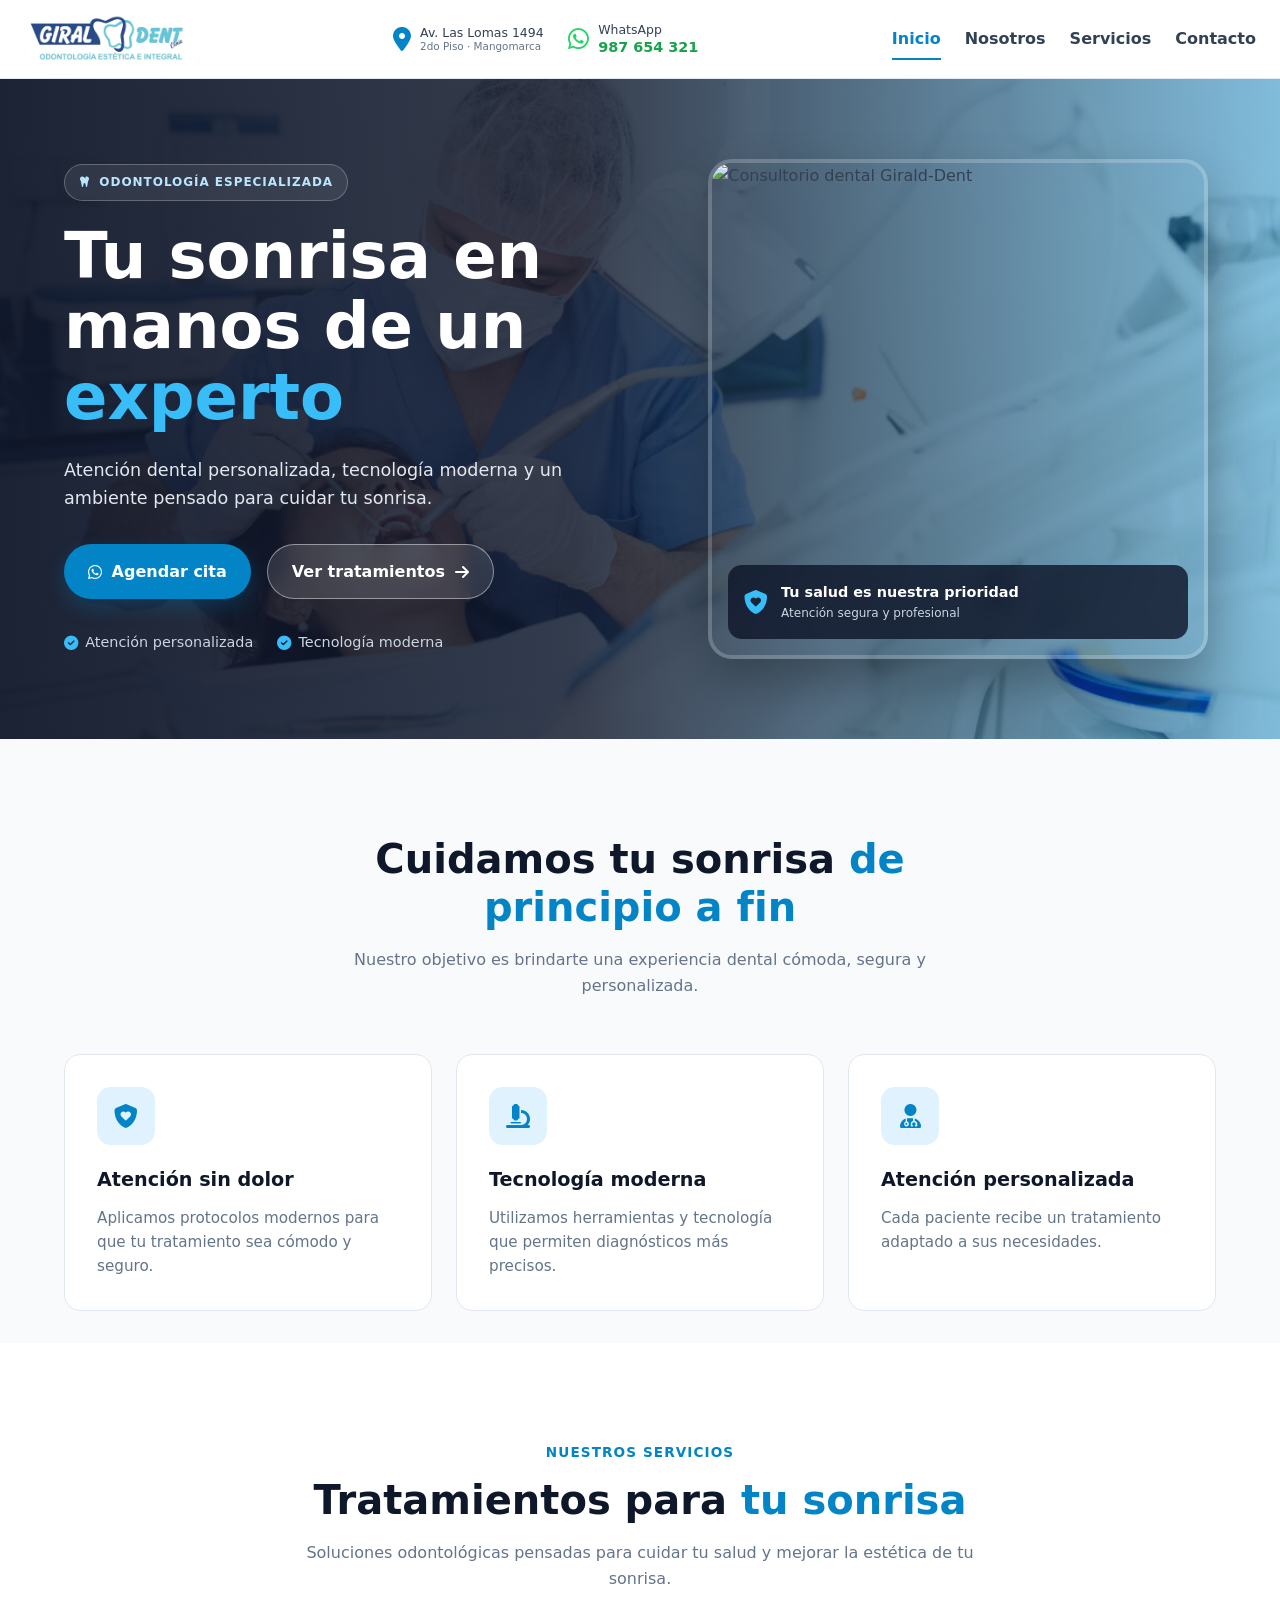
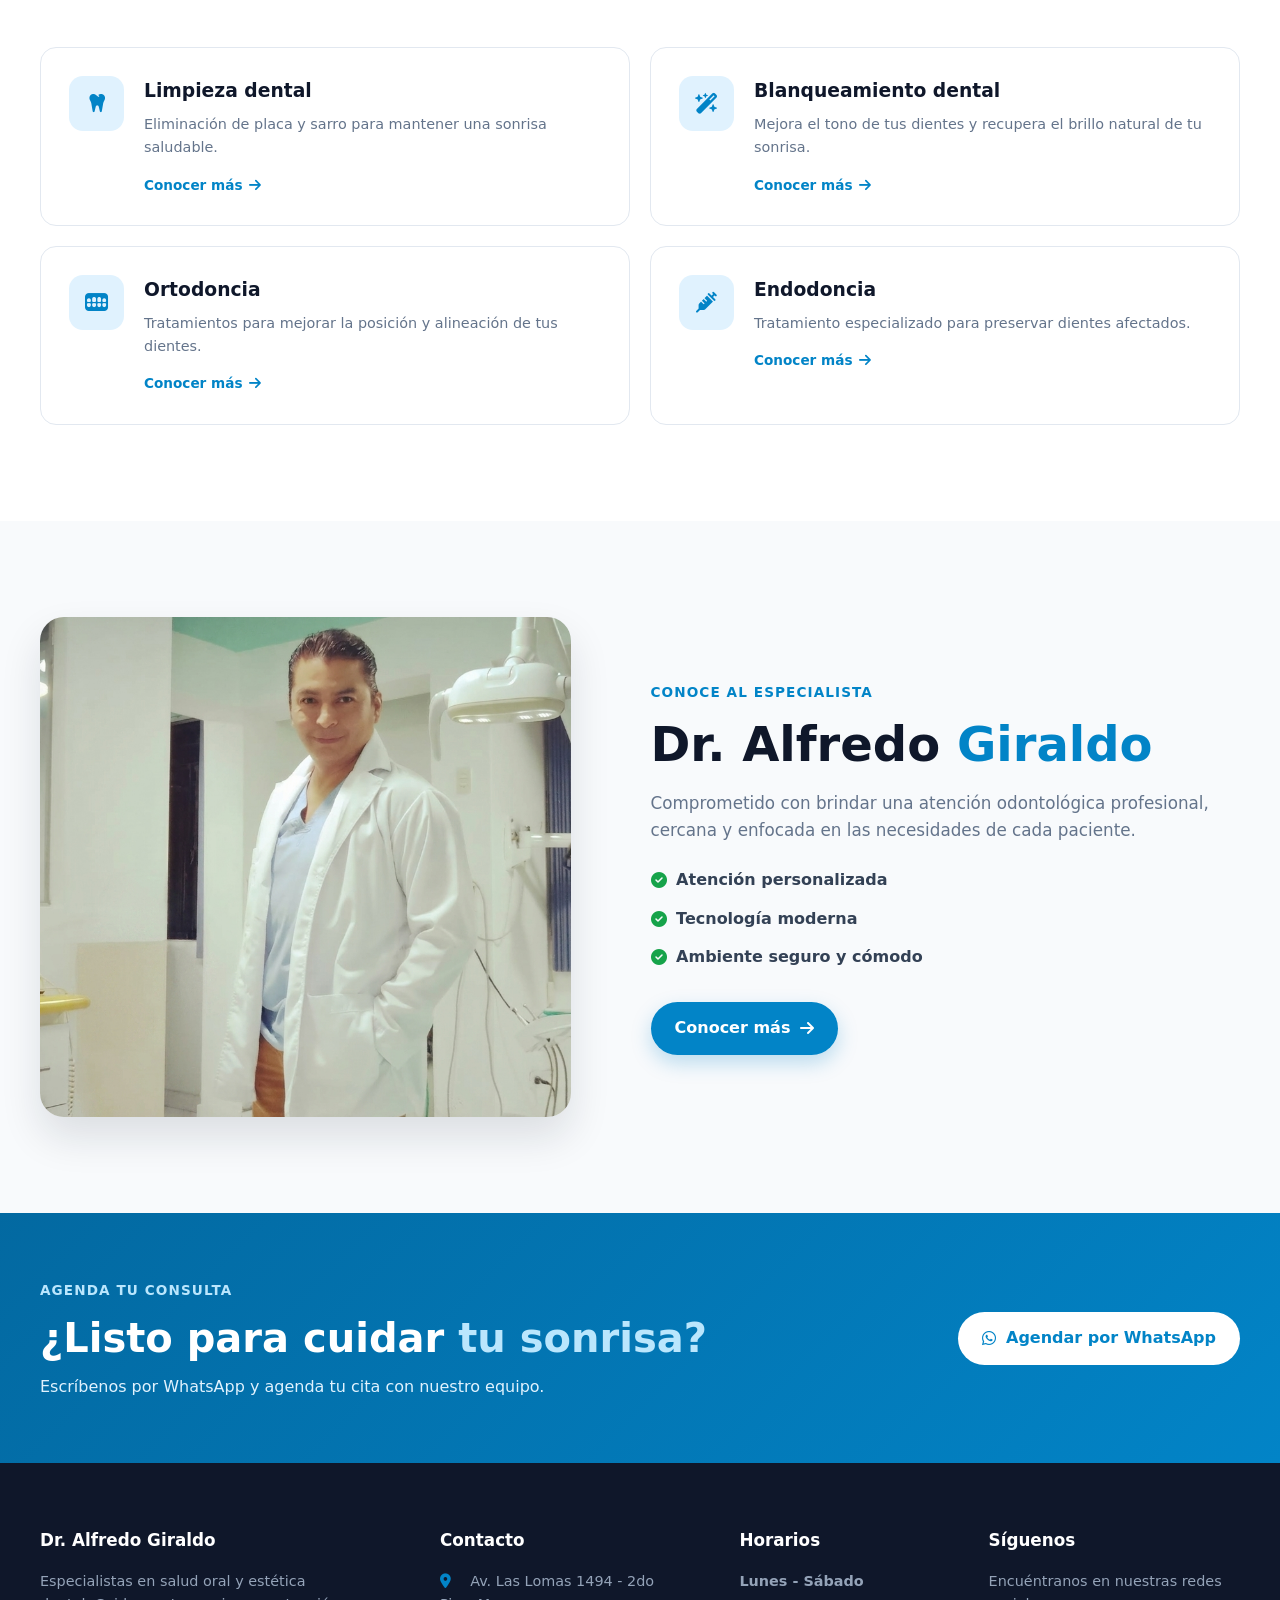
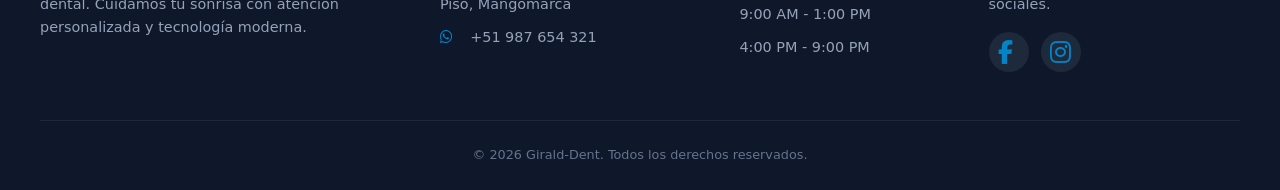
==== index.html @ 98103830 "feat: estructura inicial del proyecto web de odontologia" ====
<!DOCTYPE html>
<html lang="es">
<head>
    <meta charset="UTF-8">
    <meta name="viewport" content="width=device-width, initial-scale=1.0">
    <meta
        name="description"
        content="Girald-Dent - Atención odontológica especializada, tratamientos dentales y estética dental en Mangomarca."
    >
    <title>Girald-Dent | Odontología Especializada</title>
    <link
        rel="stylesheet"
        href="https://cdnjs.cloudflare.com/ajax/libs/font-awesome/6.5.2/css/all.min.css"
    >
    <link rel="stylesheet" href="./css/styles.css">
</head>

<body>

<header class="navbar">
    <div class="nav-container">

        <a href="index.html" class="logo">
            <img
                src="./assets/img/logo.jpeg"
                alt="Girald-Dent Odontología"
            >
        </a>

        <div class="nav-contact">

            <a
                href="https://www.google.com/maps/search/?api=1&query=Av.+Las+Lomas+1494+Mangomarca"
                target="_blank"
                rel="noopener noreferrer"
                class="nav-contact-item"
            >
                <i class="fa-solid fa-location-dot"></i>

                <span>
                    Av. Las Lomas 1494
                    <small>2do Piso · Mangomarca</small>
                </span>
            </a>

            <a
                href="https://wa.me/51987654321"
                target="_blank"
                rel="noopener noreferrer"
                class="nav-contact-item whatsapp"
            >
                <i class="fa-brands fa-whatsapp"></i>

                <span>
                    WhatsApp
                    <strong>987 654 321</strong>
                </span>
            </a>

        </div>

        <nav class="nav-menu">
            <a href="index.html" class="active">Inicio</a>
            <a href="nosotros.html">Nosotros</a>
            <a href="servicios.html">Servicios</a>
            <a href="contacto.html">Contacto</a>
        </nav>

        <button
            class="menu-toggle"
            id="menu-toggle"
            aria-label="Abrir menú"
            aria-expanded="false"
        >
            <i class="fa-solid fa-bars"></i>
        </button>

    </div>
</header>


<main>

  <section class="hero">

      <div class="hero-overlay"></div>

      <div class="hero-container">

          <div class="hero-content">

              <span class="hero-badge">
                  <i class="fa-solid fa-tooth"></i>
                  ODONTOLOGÍA ESPECIALIZADA
              </span>

              <h1>
                  Tu sonrisa en manos de un
                  <span>experto</span>
              </h1>

              <p>
                  Atención dental personalizada, tecnología moderna
                  y un ambiente pensado para cuidar tu sonrisa.
              </p>

              <div class="hero-buttons">

                  <a
                      href="https://wa.me/5197488917"
                      target="_blank"
                      rel="noopener noreferrer"
                      class="btn btn-primary"
                  >
                      <i class="fa-brands fa-whatsapp"></i>
                      Agendar cita
                  </a>

                  <a
                      href="servicios.html"
                      class="btn btn-secondary"
                  >
                      Ver tratamientos
                      <i class="fa-solid fa-arrow-right"></i>
                  </a>

              </div>

              <div class="hero-trust">

                  <div>
                      <i class="fa-solid fa-circle-check"></i>
                      Atención personalizada
                  </div>

                  <div>
                      <i class="fa-solid fa-circle-check"></i>
                      Tecnología moderna
                  </div>

              </div>

          </div>

          <div class="hero-image">

              <div class="hero-image-card">

                  <img
                      src="https://images.unsplash.com/photo-1629909613654-28e377c37b09?q=80&w=1000&auto=format&fit=crop"
                      alt="Consultorio dental Girald-Dent"
                  >

                  <div class="hero-image-info">
                      <i class="fa-solid fa-shield-heart"></i>

                      <div>
                          <strong>Tu salud es nuestra prioridad</strong>
                          <span>Atención segura y profesional</span>
                      </div>
                  </div>

              </div>

          </div>

      </div>

  </section>

  <section class="features section">

      <div class="section-heading">

          <h2>
              Cuidamos tu sonrisa
              <span>de principio a fin</span>
          </h2>

          <p>
              Nuestro objetivo es brindarte una experiencia dental
              cómoda, segura y personalizada.
          </p>

      </div>


      <div class="features-grid">

          <article class="feature-card">

              <div class="feature-icon">
                  <i class="fa-solid fa-shield-heart"></i>
              </div>

              <h3>Atención sin dolor</h3>

              <p>
                  Aplicamos protocolos modernos para que tu
                  tratamiento sea cómodo y seguro.
              </p>

          </article>


          <article class="feature-card">

              <div class="feature-icon">
                  <i class="fa-solid fa-microscope"></i>
              </div>

              <h3>Tecnología moderna</h3>

              <p>
                  Utilizamos herramientas y tecnología que
                  permiten diagnósticos más precisos.
              </p>

          </article>


          <article class="feature-card">

              <div class="feature-icon">
                  <i class="fa-solid fa-user-doctor"></i>
              </div>

              <h3>Atención personalizada</h3>

              <p>
                  Cada paciente recibe un tratamiento adaptado
                  a sus necesidades.
              </p>

          </article>

      </div>

  </section>


<!-- =========================================================
     TRATAMIENTOS
========================================================= -->

<section class="treatments section">

    <div class="section-heading">

        <span class="section-label">
            Nuestros servicios
        </span>

        <h2>
            Tratamientos para
            <span>tu sonrisa</span>
        </h2>

        <p>
            Soluciones odontológicas pensadas para cuidar
            tu salud y mejorar la estética de tu sonrisa.
        </p>

    </div>


    <div class="treatments-grid">

        <article class="treatment-card">

            <div class="treatment-icon">
                <i class="fa-solid fa-tooth"></i>
            </div>

            <div>
                <h3>Limpieza dental</h3>

                <p>
                    Eliminación de placa y sarro para
                    mantener una sonrisa saludable.
                </p>

                <a href="servicios.html">
                    Conocer más
                    <i class="fa-solid fa-arrow-right"></i>
                </a>
            </div>

        </article>


        <article class="treatment-card">

            <div class="treatment-icon">
                <i class="fa-solid fa-wand-magic-sparkles"></i>
            </div>

            <div>
                <h3>Blanqueamiento dental</h3>

                <p>
                    Mejora el tono de tus dientes y recupera
                    el brillo natural de tu sonrisa.
                </p>

                <a href="servicios.html">
                    Conocer más
                    <i class="fa-solid fa-arrow-right"></i>
                </a>
            </div>

        </article>


        <article class="treatment-card">

            <div class="treatment-icon">
                <i class="fa-solid fa-teeth"></i>
            </div>

            <div>
                <h3>Ortodoncia</h3>

                <p>
                    Tratamientos para mejorar la posición
                    y alineación de tus dientes.
                </p>

                <a href="servicios.html">
                    Conocer más
                    <i class="fa-solid fa-arrow-right"></i>
                </a>
            </div>

        </article>


        <article class="treatment-card">

            <div class="treatment-icon">
                <i class="fa-solid fa-syringe"></i>
            </div>

            <div>
                <h3>Endodoncia</h3>

                <p>
                    Tratamiento especializado para preservar
                    dientes afectados.
                </p>

                <a href="servicios.html">
                    Conocer más
                    <i class="fa-solid fa-arrow-right"></i>
                </a>
            </div>

        </article>

    </div>

</section>


<!-- =========================================================
     DOCTOR
========================================================= -->

<section class="doctor section">

    <div class="doctor-container">

        <div class="doctor-image">

            <img
                src="./assets/img/giraldoa.png"
                alt="Dr. Alfredo Giraldo"
            >

        </div>


        <div class="doctor-content">

            <span class="section-label">
                Conoce al especialista
            </span>

            <h2>
                Dr. Alfredo
                <span>Giraldo</span>
            </h2>

            <p class="doctor-intro">
                Comprometido con brindar una atención odontológica
                profesional, cercana y enfocada en las necesidades
                de cada paciente.
            </p>


            <div class="doctor-features">

                <div>
                    <i class="fa-solid fa-circle-check"></i>
                    Atención personalizada
                </div>

                <div>
                    <i class="fa-solid fa-circle-check"></i>
                    Tecnología moderna
                </div>

                <div>
                    <i class="fa-solid fa-circle-check"></i>
                    Ambiente seguro y cómodo
                </div>

            </div>


            <a
                href="nosotros.html"
                class="btn btn-primary"
            >
                Conocer más
                <i class="fa-solid fa-arrow-right"></i>
            </a>

        </div>

    </div>

</section>


<!-- =========================================================
     CTA
========================================================= -->

<section class="cta">

    <div class="cta-container">

        <div>
            <span class="section-label">
                Agenda tu consulta
            </span>

            <h2>
                ¿Listo para cuidar
                <span>tu sonrisa?</span>
            </h2>

            <p>
                Escríbenos por WhatsApp y agenda tu cita
                con nuestro equipo.
            </p>
        </div>

        <a
            href="https://wa.me/5197488917"
            target="_blank"
            rel="noopener noreferrer"
            class="btn btn-white"
        >
            <i class="fa-brands fa-whatsapp"></i>
            Agendar por WhatsApp
        </a>

    </div>

</section>

</main>


<!-- =========================================================
     FOOTER
========================================================= -->

<footer class="footer">

    <div class="footer-container">


        <div class="footer-col footer-brand">

            <h3>Dr. Alfredo Giraldo</h3>

            <p>
                Especialistas en salud oral y estética dental.
                Cuidamos tu sonrisa con atención personalizada
                y tecnología moderna.
            </p>

        </div>


        <div class="footer-col">

            <h3>Contacto</h3>

            <a
                href="https://www.google.com/maps/search/?api=1&query=Av.+Las+Lomas+1494+Mangomarca"
                target="_blank"
                rel="noopener noreferrer"
            >
                <i class="fa-solid fa-location-dot"></i>
                Av. Las Lomas 1494 - 2do Piso, Mangomarca
            </a>

            <a
                href="https://wa.me/51987654321"
                target="_blank"
                rel="noopener noreferrer"
            >
                <i class="fa-brands fa-whatsapp"></i>
                +51 987 654 321
            </a>

        </div>


        <div class="footer-col">

            <h3>Horarios</h3>

            <p>
                <strong>Lunes - Sábado</strong>
            </p>

            <p>9:00 AM - 1:00 PM</p>
            <p>4:00 PM - 9:00 PM</p>

        </div>


        <div class="footer-col">

            <h3>Síguenos</h3>

            <p>
                Encuéntranos en nuestras redes sociales.
            </p>

            <div class="social-links">

                <a
                    href="https://www.facebook.com/Giraldentclinic"
                    target="_blank"
                    rel="noopener noreferrer"
                    aria-label="Facebook"
                >
                    <i class="fa-brands fa-facebook-f"></i>
                </a>

                <a
                    href="https://www.instagram.com/giral_dent/"
                    target="_blank"
                    rel="noopener noreferrer"
                    aria-label="Instagram"
                >
                    <i class="fa-brands fa-instagram"></i>
                </a>

            </div>

        </div>

    </div>


    <div class="footer-bottom">

        <p>
            © 2026 Girald-Dent. Todos los derechos reservados.
        </p>

    </div>

</footer>


<script src="js/main.js"></script>

</body>
</html>
---- css/styles.css ----
/* =========================================================
   RESET
========================================================= */

* {
    margin: 0;
    padding: 0;
    box-sizing: border-box;
}

html {
    scroll-behavior: smooth;
}

body {
    font-family: "Segoe UI", system-ui, -apple-system, sans-serif;
    background: #f8fafc;
    color: #334155;
    line-height: 1.6;
}

img {
    width: 100%;
    display: block;
}

a {
    color: inherit;
    text-decoration: none;
}

button {
    font: inherit;
}


/* =========================================================
   VARIABLES
========================================================= */

:root {
    --primary: #0284c7;
    --primary-dark: #0369a1;
    --primary-light: #e0f2fe;

    --dark: #0f172a;
    --text: #334155;
    --muted: #64748b;

    --white: #ffffff;
    --background: #f8fafc;
    --border: #e2e8f0;

    --success: #16a34a;

    --radius: 16px;
    --transition: 0.3s ease;
}


/* =========================================================
   UTILIDADES
========================================================= */

.section {
    max-width: 1200px;
    margin: 0 auto;
    padding: 6rem 1.5rem;
}

.section-heading {
    max-width: 680px;
    margin: 0 auto 3.5rem;
    text-align: center;
}

.section-label {
    display: inline-block;
    color: var(--primary);
    font-size: 0.85rem;
    font-weight: 800;
    letter-spacing: 0.08em;
    text-transform: uppercase;
    margin-bottom: 0.75rem;
}

.section-heading h2,
.doctor-content h2,
.cta h2 {
    color: var(--dark);
    font-size: 2.5rem;
    line-height: 1.2;
    margin-bottom: 1rem;
}

.section-heading h2 span,
.doctor-content h2 span,
.cta h2 span {
    color: var(--primary);
}

.section-heading p {
    color: var(--muted);
    font-size: 1rem;
}


/* =========================================================
   NAVBAR
========================================================= */

.navbar {
    position: sticky;
    top: 0;
    z-index: 1000;

    background: rgba(255, 255, 255, 0.96);
    backdrop-filter: blur(12px);

    border-bottom: 1px solid var(--border);
}

.nav-container {
    max-width: 1400px;
    min-height: 78px;

    margin: 0 auto;
    padding: 0 1.5rem;

    display: flex;
    align-items: center;
    justify-content: space-between;

    gap: 2rem;
}

.logo {
    flex-shrink: 0;
}

.logo img {
    width: 175px;
    height: auto;
}


/* Contacto */

.nav-contact {
    display: flex;
    align-items: center;
    gap: 1.5rem;
}

.nav-contact-item {
    display: flex;
    align-items: center;
    gap: 0.6rem;

    font-size: 0.78rem;
    color: var(--text);
}

.nav-contact-item > i {
    color: var(--primary);
    font-size: 1.5rem;
}

.nav-contact-item span {
    display: flex;
    flex-direction: column;
    line-height: 1.25;
}

.nav-contact-item small {
    color: var(--muted);
}

.nav-contact-item.whatsapp > i {
    color: #25d366;
}

.nav-contact-item.whatsapp strong {
    color: var(--success);
    font-size: 0.9rem;
}


/* Menu */

.nav-menu {
    display: flex;
    align-items: center;
    gap: 1.5rem;
}

.nav-menu a {
    position: relative;

    color: var(--text);
    font-weight: 600;

    transition: color var(--transition);
}

.nav-menu a::after {
    content: "";

    position: absolute;
    left: 0;
    bottom: -8px;

    width: 0;
    height: 2px;

    background: var(--primary);

    transition: width var(--transition);
}

.nav-menu a:hover,
.nav-menu a.active {
    color: var(--primary);
}

.nav-menu a:hover::after,
.nav-menu a.active::after {
    width: 100%;
}


/* Hamburguesa */

.menu-toggle {
    display: none;

    border: none;
    background: transparent;

    color: var(--dark);
    font-size: 1.5rem;

    cursor: pointer;
}


/* =========================================================
   BOTONES
========================================================= */

.btn {
    display: inline-flex;
    align-items: center;
    justify-content: center;
    gap: 0.6rem;

    padding: 0.85rem 1.5rem;

    border-radius: 50px;

    font-weight: 700;

    transition: all var(--transition);
}

.btn-primary {
    background: var(--primary);
    color: var(--white);

    box-shadow: 0 8px 20px rgba(2, 132, 199, 0.25);
}

.btn-primary:hover {
    background: var(--primary-dark);
    transform: translateY(-2px);
}

.btn-secondary {
    color: var(--white);
    border: 1px solid rgba(255, 255, 255, 0.45);
    background: rgba(255, 255, 255, 0.12);
    backdrop-filter: blur(8px);
}

.btn-secondary:hover {
    background: var(--white);
    color: var(--dark);
}

.btn-white {
    background: var(--white);
    color: var(--primary);
}

.btn-white:hover {
    transform: translateY(-2px);
    box-shadow: 0 10px 25px rgba(0, 0, 0, 0.15);
}


/* =========================================================
   HERO
========================================================= */

.hero {
    position: relative;

    min-height: 650px;

    display: flex;
    align-items: center;

    background-image: url("../assets/img/hero.jpeg");
    background-size: cover;
    background-position: center;
}

.hero-overlay {
    position: absolute;
    inset: 0;

    background:
        linear-gradient(
            90deg,
            rgba(15, 23, 42, 0.94) 0%,
            rgba(15, 23, 42, 0.82) 45%,
            rgba(2, 132, 199, 0.45) 100%
        );
}

.hero-container {
    position: relative;
    z-index: 2;

    width: 100%;
    max-width: 1200px;

    margin: 0 auto;
    padding: 5rem 1.5rem;

    display: grid;
    grid-template-columns: 1fr 0.9fr;

    align-items: center;
    gap: 4rem;
}


/* Hero texto */

.hero-content {
    max-width: 600px;
}

.hero-badge {
    display: inline-flex;
    align-items: center;
    gap: 0.5rem;

    padding: 0.5rem 0.9rem;

    margin-bottom: 1.25rem;

    border: 1px solid rgba(255, 255, 255, 0.25);
    border-radius: 50px;

    color: #bae6fd;

    background: rgba(255, 255, 255, 0.08);

    font-size: 0.75rem;
    font-weight: 700;
    letter-spacing: 0.08em;
}

.hero-content h1 {
    color: var(--white);

    font-size: clamp(2.5rem, 5vw, 4rem);
    line-height: 1.1;

    margin-bottom: 1.5rem;
}

.hero-content h1 span {
    color: #38bdf8;
}

.hero-content > p {
    max-width: 560px;

    color: #e2e8f0;

    font-size: 1.1rem;

    margin-bottom: 2rem;
}

.hero-buttons {
    display: flex;
    flex-wrap: wrap;
    gap: 1rem;
}

.hero-trust {
    display: flex;
    flex-wrap: wrap;
    gap: 1.5rem;

    margin-top: 2rem;

    color: #cbd5e1;

    font-size: 0.9rem;
}

.hero-trust div {
    display: flex;
    align-items: center;
    gap: 0.45rem;
}

.hero-trust i {
    color: #38bdf8;
}


/* Imagen */

.hero-image {
    display: flex;
    justify-content: center;
}

.hero-image-card {
    position: relative;

    width: 100%;
    max-width: 500px;
}

.hero-image-card img {
    height: 500px;

    object-fit: cover;

    border-radius: 24px;

    border: 4px solid rgba(255, 255, 255, 0.2);

    box-shadow: 0 25px 50px rgba(0, 0, 0, 0.3);
}

.hero-image-info {
    position: absolute;

    left: 20px;
    right: 20px;
    bottom: 20px;

    display: flex;
    align-items: center;
    gap: 0.8rem;

    padding: 1rem;

    border-radius: 14px;

    color: var(--white);

    background: rgba(15, 23, 42, 0.82);
    backdrop-filter: blur(10px);
}

.hero-image-info > i {
    color: #38bdf8;
    font-size: 1.5rem;
}

.hero-image-info div {
    display: flex;
    flex-direction: column;
}

.hero-image-info strong {
    font-size: 0.9rem;
}

.hero-image-info span {
    color: #cbd5e1;
    font-size: 0.75rem;
}


/* =========================================================
   FEATURES
========================================================= */

.features {
    padding-bottom: 2rem;
}

.features-grid {
    display: grid;

    grid-template-columns: repeat(3, 1fr);

    gap: 1.5rem;
}

.feature-card {
    padding: 2rem;

    background: var(--white);

    border: 1px solid var(--border);
    border-radius: var(--radius);

    transition: all var(--transition);
}

.feature-card:hover {
    transform: translateY(-6px);

    border-color: #bae6fd;

    box-shadow: 0 15px 30px rgba(15, 23, 42, 0.08);
}

.feature-icon {
    width: 58px;
    height: 58px;

    display: flex;
    align-items: center;
    justify-content: center;

    margin-bottom: 1.25rem;

    border-radius: 14px;

    background: var(--primary-light);
    color: var(--primary);

    font-size: 1.5rem;

    transition: all var(--transition);
}

.feature-card:hover .feature-icon {
    background: var(--primary);
    color: var(--white);
}

.feature-card h3 {
    color: var(--dark);

    font-size: 1.2rem;

    margin-bottom: 0.6rem;
}

.feature-card p {
    color: var(--muted);
    font-size: 0.95rem;
}


/* =========================================================
   TRATAMIENTOS
========================================================= */

.treatments {
    background: var(--white);
    max-width: none;

    padding-left: max(1.5rem, calc((100vw - 1200px) / 2));
    padding-right: max(1.5rem, calc((100vw - 1200px) / 2));
}

.treatments-grid {
    display: grid;

    grid-template-columns: repeat(2, 1fr);

    gap: 1.25rem;
}

.treatment-card {
    display: flex;
    gap: 1.25rem;

    padding: 1.75rem;

    border: 1px solid var(--border);
    border-radius: var(--radius);

    transition: all var(--transition);
}

.treatment-card:hover {
    border-color: #bae6fd;
    transform: translateY(-4px);

    box-shadow: 0 12px 25px rgba(15, 23, 42, 0.06);
}

.treatment-icon {
    flex-shrink: 0;

    width: 55px;
    height: 55px;

    display: flex;
    align-items: center;
    justify-content: center;

    border-radius: 14px;

    background: var(--primary-light);
    color: var(--primary);

    font-size: 1.3rem;
}

.treatment-card h3 {
    color: var(--dark);
    margin-bottom: 0.4rem;
}

.treatment-card p {
    color: var(--muted);
    font-size: 0.9rem;

    margin-bottom: 0.8rem;
}

.treatment-card a {
    display: inline-flex;
    align-items: center;
    gap: 0.4rem;

    color: var(--primary);

    font-size: 0.85rem;
    font-weight: 700;
}

.treatment-card a:hover {
    color: var(--primary-dark);
}


/* =========================================================
   DOCTOR
========================================================= */

.doctor {
    background: var(--background);
    max-width: none;

    padding-left: max(1.5rem, calc((100vw - 1200px) / 2));
    padding-right: max(1.5rem, calc((100vw - 1200px) / 2));
}

.doctor-container {
    display: grid;

    grid-template-columns: 0.9fr 1fr;

    align-items: center;

    gap: 5rem;

    max-width: 1200px;
    margin: 0 auto;
}

.doctor-image img {
    height: 500px;

    object-fit: cover;

    border-radius: 24px;

    box-shadow: 0 20px 40px rgba(15, 23, 42, 0.12);
}

.doctor-content h2 {
    font-size: 3rem;
}

.doctor-intro {
    color: var(--muted);

    font-size: 1.05rem;

    margin-bottom: 1.5rem;
}

.doctor-features {
    display: flex;
    flex-direction: column;
    gap: 0.8rem;

    margin-bottom: 2rem;
}

.doctor-features div {
    display: flex;
    align-items: center;
    gap: 0.6rem;

    color: var(--text);

    font-weight: 600;
}

.doctor-features i {
    color: var(--success);
}


/* =========================================================
   CTA
========================================================= */

.cta {
    background:
        linear-gradient(
            135deg,
            var(--primary-dark),
            var(--primary)
        );

    color: var(--white);

    padding: 4rem 1.5rem;
}

.cta-container {
    max-width: 1200px;

    margin: 0 auto;

    display: flex;
    align-items: center;
    justify-content: space-between;

    gap: 2rem;
}

.cta .section-label {
    color: #bae6fd;
}

.cta h2 {
    color: var(--white);
    margin-bottom: 0.75rem;
}

.cta h2 span {
    color: #bae6fd;
}

.cta p {
    color: #e0f2fe;
}


/* =========================================================
   FOOTER
========================================================= */

.footer {
    background: var(--dark);

    color: #94a3b8;

    padding: 4rem 1.5rem 1.5rem;
}

.footer-container {
    max-width: 1200px;

    margin: 0 auto 3rem;

    display: grid;

    grid-template-columns: 1.4fr 1fr 0.8fr 1fr;

    gap: 3rem;
}

.footer-col h3 {
    color: var(--white);

    font-size: 1.05rem;

    margin-bottom: 1rem;
}

.footer-col p,
.footer-col a {
    display: block;

    color: #94a3b8;

    font-size: 0.9rem;

    line-height: 1.6;

    margin-bottom: 0.6rem;
}

.footer-col a {
    transition: color var(--transition);
}

.footer-col a:hover {
    color: var(--white);
}

.footer-col a i {
    width: 20px;

    color: var(--primary);

    margin-right: 0.35rem;
}

.footer-brand p {
    max-width: 320px;
}


/* Redes */

.social-links {
    display: flex;
    gap: 0.75rem;

    margin-top: 1rem;
}

.social-links a {
    width: 40px;
    height: 40px;

    display: flex;
    align-items: center;
    justify-content: center;

    margin: 0;

    font-size: 1.5rem;

    padding-left: 4px;

    border-radius: 50%;

    background: #1e293b;
    color: var(--white);

    transition: all var(--transition);
}

.social-links a:hover {
    transform: translateY(-3px);
}


/* Footer bottom */

.footer-bottom {
    max-width: 1200px;

    margin: 0 auto;

    padding-top: 1.5rem;

    border-top: 1px solid #1e293b;

    text-align: center;

    color: #64748b;

    font-size: 0.8rem;
}


/* =========================================================
   TABLET
========================================================= */

@media (max-width: 1050px) {

    .nav-contact {
        display: none;
    }

    .nav-menu {
        margin-left: auto;
    }

    .hero-container {
        gap: 2.5rem;
    }

    .hero-content h1 {
        font-size: 3rem;
    }

    .footer-container {
        grid-template-columns: repeat(2, 1fr);
    }
}


/* =========================================================
   TABLET / MOBILE
========================================================= */

@media (max-width: 768px) {

    .section {
        padding-top: 4.5rem;
        padding-bottom: 4.5rem;
    }

    .section-heading h2 {
        font-size: 2rem;
    }


    /* NAVBAR */

    .nav-container {
        min-height: 70px;
    }

    .logo img {
        width: 150px;
    }

    .nav-menu {
        position: absolute;

        top: 70px;
        left: 0;
        right: 0;

        display: none;
        flex-direction: column;

        align-items: stretch;

        padding: 1rem 1.5rem;

        background: var(--white);

        border-bottom: 1px solid var(--border);

        box-shadow: 0 10px 25px rgba(15, 23, 42, 0.08);
    }

    .nav-menu.active {
        display: flex;
    }

    .nav-menu a {
        padding: 0.75rem 0;

        border-bottom: 1px solid var(--border);
    }

    .nav-menu a:last-child {
        border-bottom: none;
    }

    .nav-menu a::after {
        display: none;
    }

    .menu-toggle {
        display: block;
    }


    /* HERO */

    .hero {
        min-height: auto;
    }

    .hero-container {
        grid-template-columns: 1fr;

        padding-top: 4rem;
        padding-bottom: 4rem;
    }

    .hero-content {
        max-width: none;
    }

    .hero-content h1 {
        font-size: 2.7rem;
    }

    .hero-image-card {
        max-width: 600px;
    }

    .hero-image-card img {
        height: 400px;
    }


    /* FEATURES */

    .features-grid {
        grid-template-columns: 1fr;
    }


    /* TREATMENTS */

    .treatments-grid {
        grid-template-columns: 1fr;
    }


    /* DOCTOR */

    .doctor-container {
        grid-template-columns: 1fr;

        gap: 3rem;
    }

    .doctor-image img {
        height: 400px;
    }

    .doctor-content h2 {
        font-size: 2.5rem;
    }


    /* CTA */

    .cta-container {
        flex-direction: column;

        align-items: flex-start;
    }

}


/* =========================================================
   MOBILE
========================================================= */

@media (max-width: 480px) {

    .section {
        padding-left: 1rem;
        padding-right: 1rem;
    }

    .hero-container {
        padding-left: 1rem;
        padding-right: 1rem;
    }

    .hero-content h1 {
        font-size: 2.25rem;
    }

    .hero-content > p {
        font-size: 1rem;
    }

    .hero-buttons {
        flex-direction: column;
    }

    .hero-buttons .btn {
        width: 100%;
    }

    .hero-trust {
        flex-direction: column;
        gap: 0.7rem;
    }

    .hero-image-card img {
        height: 330px;
    }

    .hero-image-info {
        left: 12px;
        right: 12px;
        bottom: 12px;
    }

    .treatment-card {
        flex-direction: column;
    }

    .doctor-image img {
        height: 350px;
    }

    .footer-container {
        grid-template-columns: 1fr;
        gap: 2rem;
    }

}
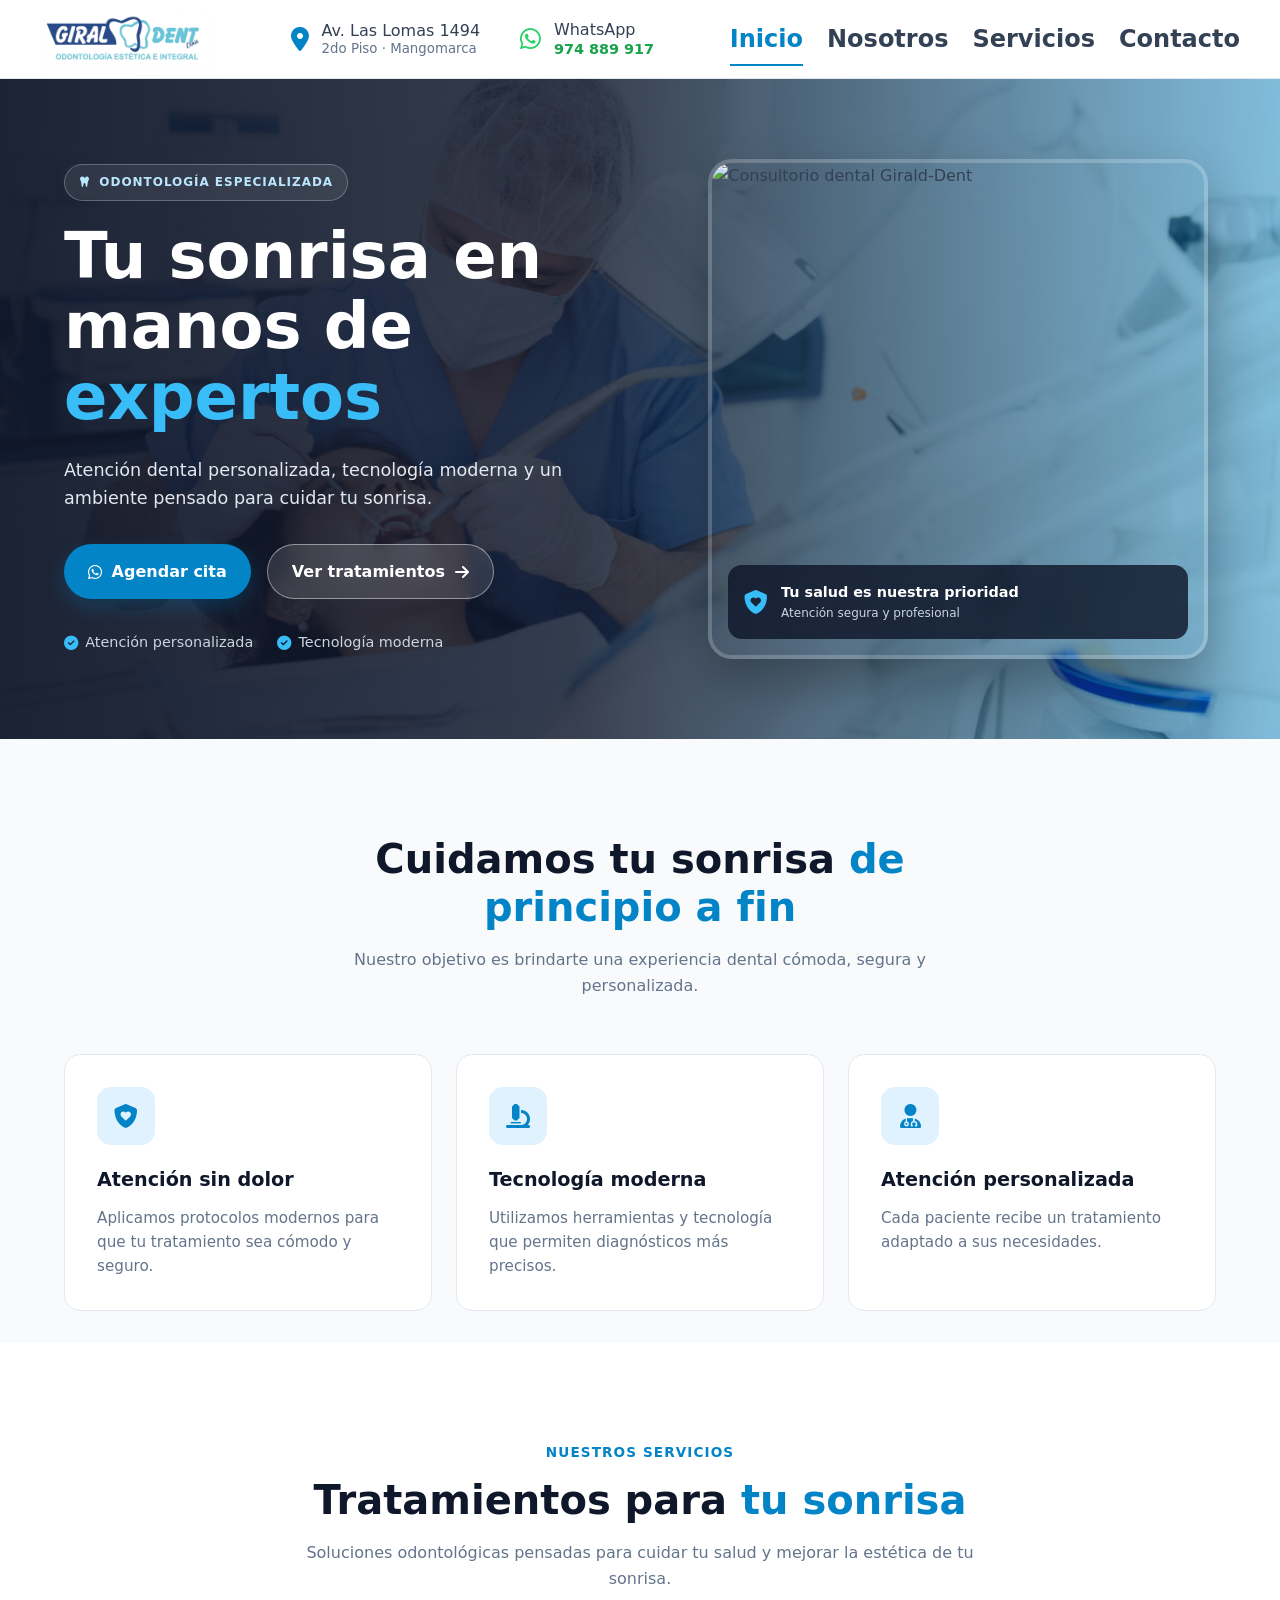
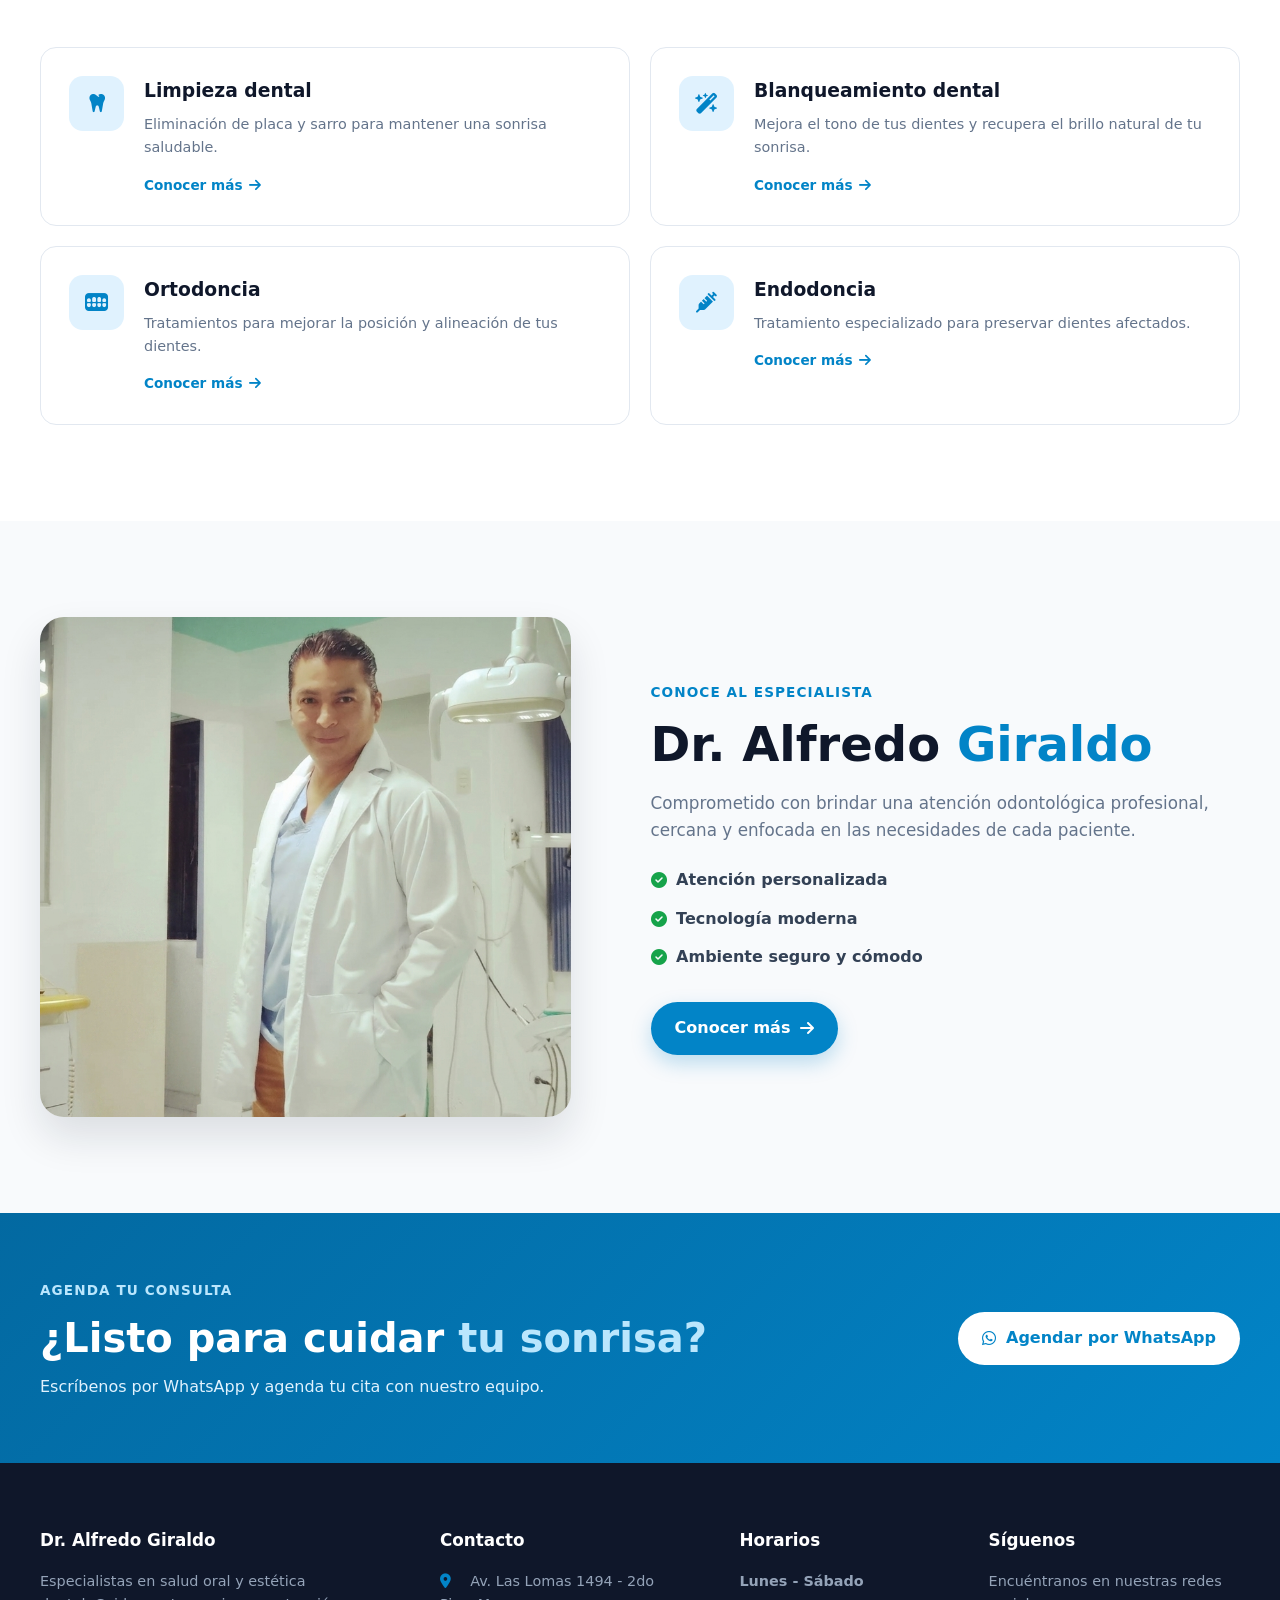
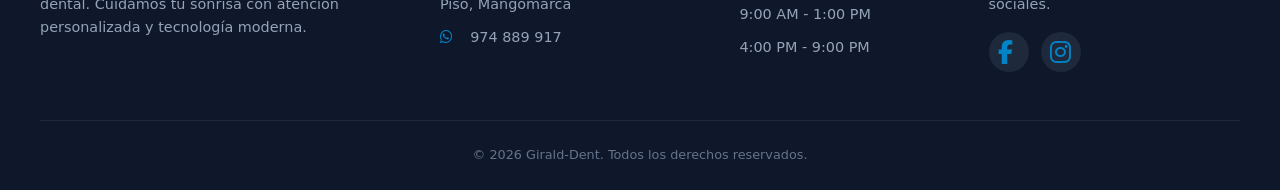
==== commit 97fb59e5: "agregar contacto" ====
--- a/index.html
+++ b/index.html
@@ -19,44 +19,38 @@
 
 <header class="navbar">
     <div class="nav-container">
-
         <a href="index.html" class="logo">
             <img
-                src="./assets/img/logo.jpeg"
-                alt="Girald-Dent Odontología"
+              src="./assets/img/logo.jpeg"
+              alt="Girald-Dent Odontología"
             >
         </a>
-
         <div class="nav-contact">
-
+          <a
+            href="https://www.google.com/maps/search/?api=1&query=Av.+Las+Lomas+1494+Mangomarca"
+            target="_blank"
+            rel="noopener noreferrer"
+            class="nav-contact-item"
+          >
+            <i class="fa-solid fa-location-dot"></i>
+
+              <span>
+                Av. Las Lomas 1494
+                <small>2do Piso · Mangomarca</small>
+              </span>
+            </a>
             <a
-                href="https://www.google.com/maps/search/?api=1&query=Av.+Las+Lomas+1494+Mangomarca"
-                target="_blank"
-                rel="noopener noreferrer"
-                class="nav-contact-item"
+              href="https://wa.me/5197488917"
+              target="_blank"
+              rel="noopener noreferrer"
+              class="nav-contact-item whatsapp"
             >
-                <i class="fa-solid fa-location-dot"></i>
-
-                <span>
-                    Av. Las Lomas 1494
-                    <small>2do Piso · Mangomarca</small>
-                </span>
+              <i class="fa-brands fa-whatsapp"></i>
+              <span>
+                  WhatsApp
+                  <strong>974 889 917</strong>
+              </span>
             </a>
-
-            <a
-                href="https://wa.me/51987654321"
-                target="_blank"
-                rel="noopener noreferrer"
-                class="nav-contact-item whatsapp"
-            >
-                <i class="fa-brands fa-whatsapp"></i>
-
-                <span>
-                    WhatsApp
-                    <strong>987 654 321</strong>
-                </span>
-            </a>
-
         </div>
 
         <nav class="nav-menu">
@@ -82,7 +76,6 @@
 <main>
 
   <section class="hero">
-
       <div class="hero-overlay"></div>
 
       <div class="hero-container">
@@ -95,8 +88,8 @@
               </span>
 
               <h1>
-                  Tu sonrisa en manos de un
-                  <span>experto</span>
+                  Tu sonrisa en manos de 
+                  <span>expertos</span>
               </h1>
 
               <p>
@@ -107,7 +100,7 @@
               <div class="hero-buttons">
 
                   <a
-                      href="https://wa.me/5197488917"
+                      href="https://wa.me/51974889917"
                       target="_blank"
                       rel="noopener noreferrer"
                       class="btn btn-primary"
@@ -510,28 +503,22 @@
             </a>
 
             <a
-                href="https://wa.me/51987654321"
+                href="https://wa.me/51974889917"
                 target="_blank"
                 rel="noopener noreferrer"
             >
                 <i class="fa-brands fa-whatsapp"></i>
-                +51 987 654 321
+                974 889 917
             </a>
 
         </div>
-
-
         <div class="footer-col">
-
-            <h3>Horarios</h3>
-
-            <p>
-                <strong>Lunes - Sábado</strong>
-            </p>
-
-            <p>9:00 AM - 1:00 PM</p>
-            <p>4:00 PM - 9:00 PM</p>
-
+          <h3>Horarios</h3>
+          <p>
+            <strong>Lunes - Sábado</strong>
+          </p>
+          <p>9:00 AM - 1:00 PM</p>
+          <p>4:00 PM - 9:00 PM</p>
         </div>
 
 
--- a/css/styles.css
+++ b/css/styles.css
@@ -125,7 +125,7 @@
     min-height: 78px;
 
     margin: 0 auto;
-    padding: 0 1.5rem;
+    padding: 0 2.5rem;
 
     display: flex;
     align-items: center;
@@ -149,15 +149,15 @@
 .nav-contact {
     display: flex;
     align-items: center;
-    gap: 1.5rem;
+    gap: 2.5rem;
 }
 
 .nav-contact-item {
     display: flex;
     align-items: center;
-    gap: 0.6rem;
-
-    font-size: 0.78rem;
+    gap: 0.8rem;
+
+    font-size: 0.88 rem;
     color: var(--text);
 }
 
@@ -199,6 +199,7 @@
 
     color: var(--text);
     font-weight: 600;
+    font-size: 1.5rem;
 
     transition: color var(--transition);
 }
@@ -767,6 +768,36 @@
     color: #e0f2fe;
 }
 
+/* =========================================================
+   PÁGINAS INTERNAS (BANNER)
+========================================================= */
+
+.page-banner {
+    background: linear-gradient(135deg, var(--dark) 0%, #1e293b 100%);
+    color: var(--white);
+    padding: 4.5rem 1.5rem;
+    text-align: center;
+}
+
+.banner-container {
+    max-width: 800px;
+    margin: 0 auto;
+}
+
+.page-banner h1 {
+    font-size: clamp(2rem, 4vw, 3rem);
+    line-height: 1.2;
+    margin-bottom: 0.75rem;
+}
+
+.page-banner h1 span {
+    color: #38bdf8;
+}
+
+.page-banner p {
+    color: #cbd5e1;
+    font-size: 1.05rem;
+}
 
 /* =========================================================
    FOOTER
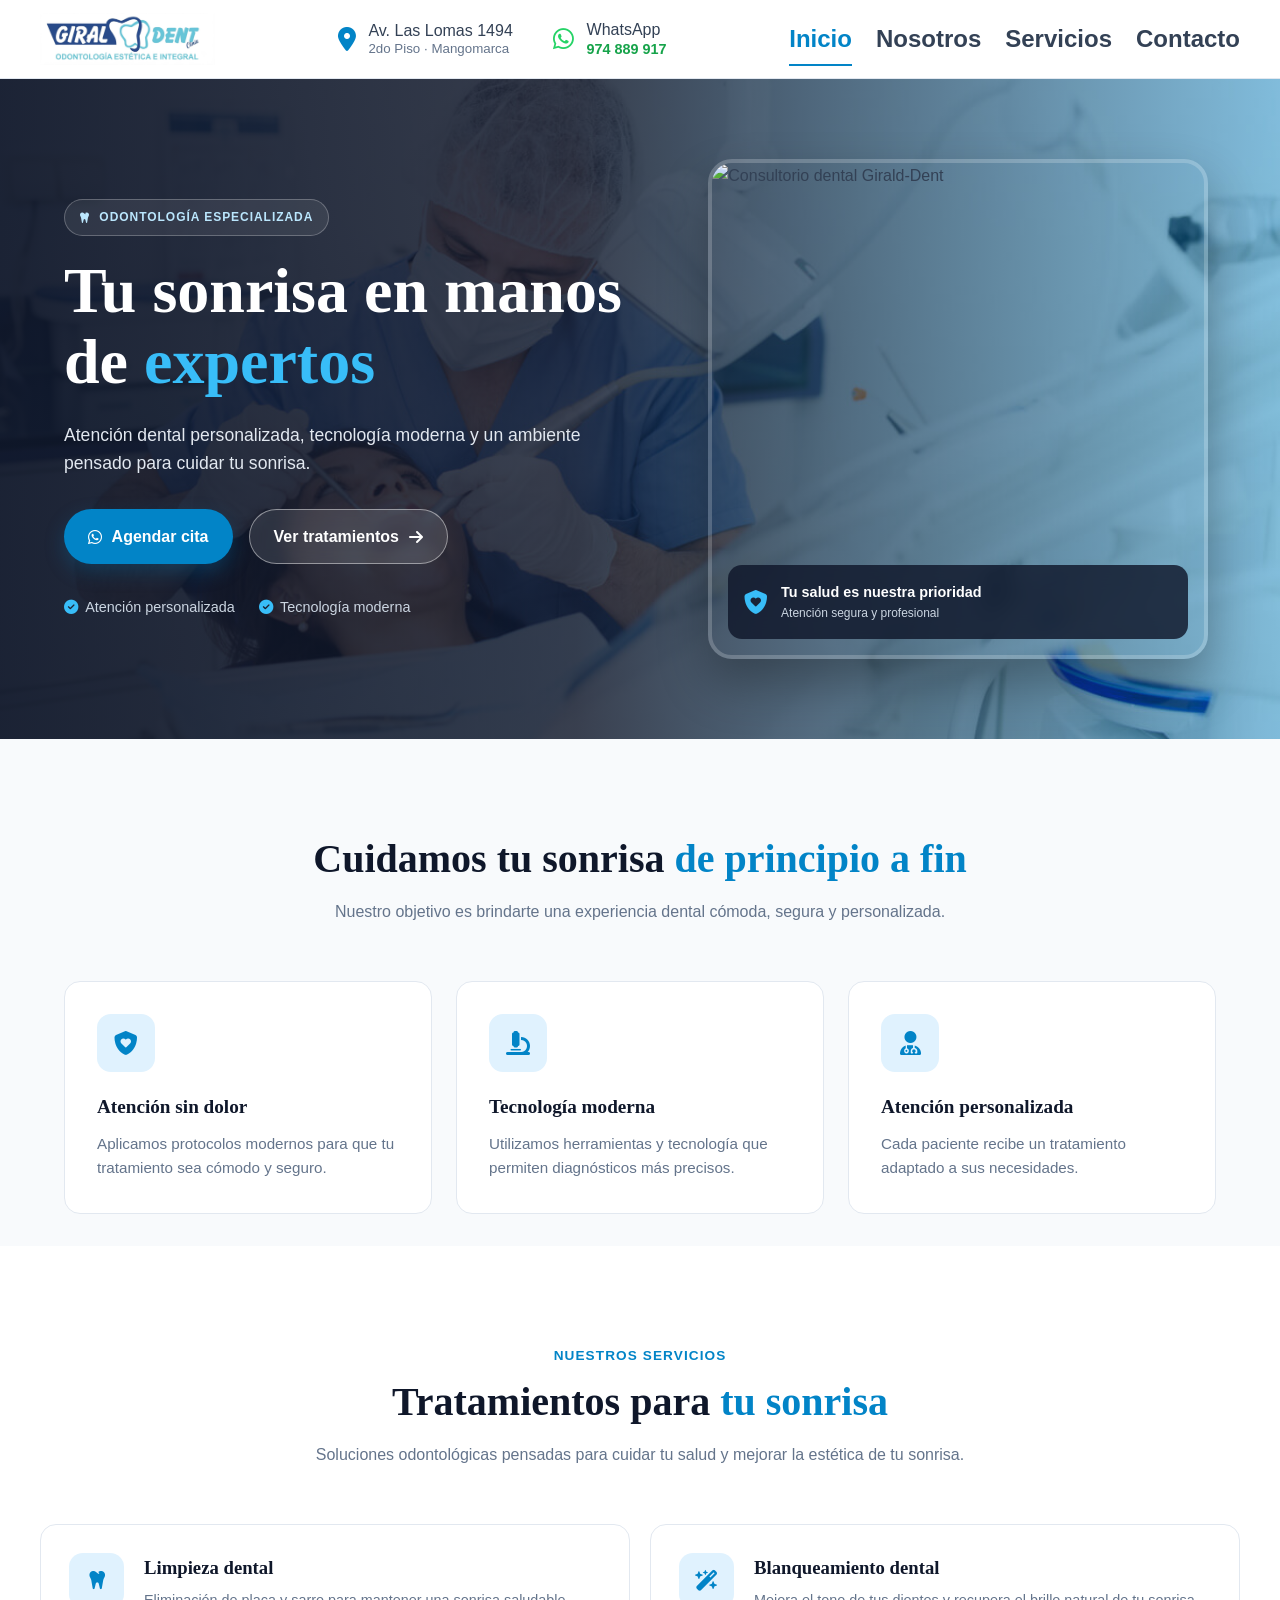
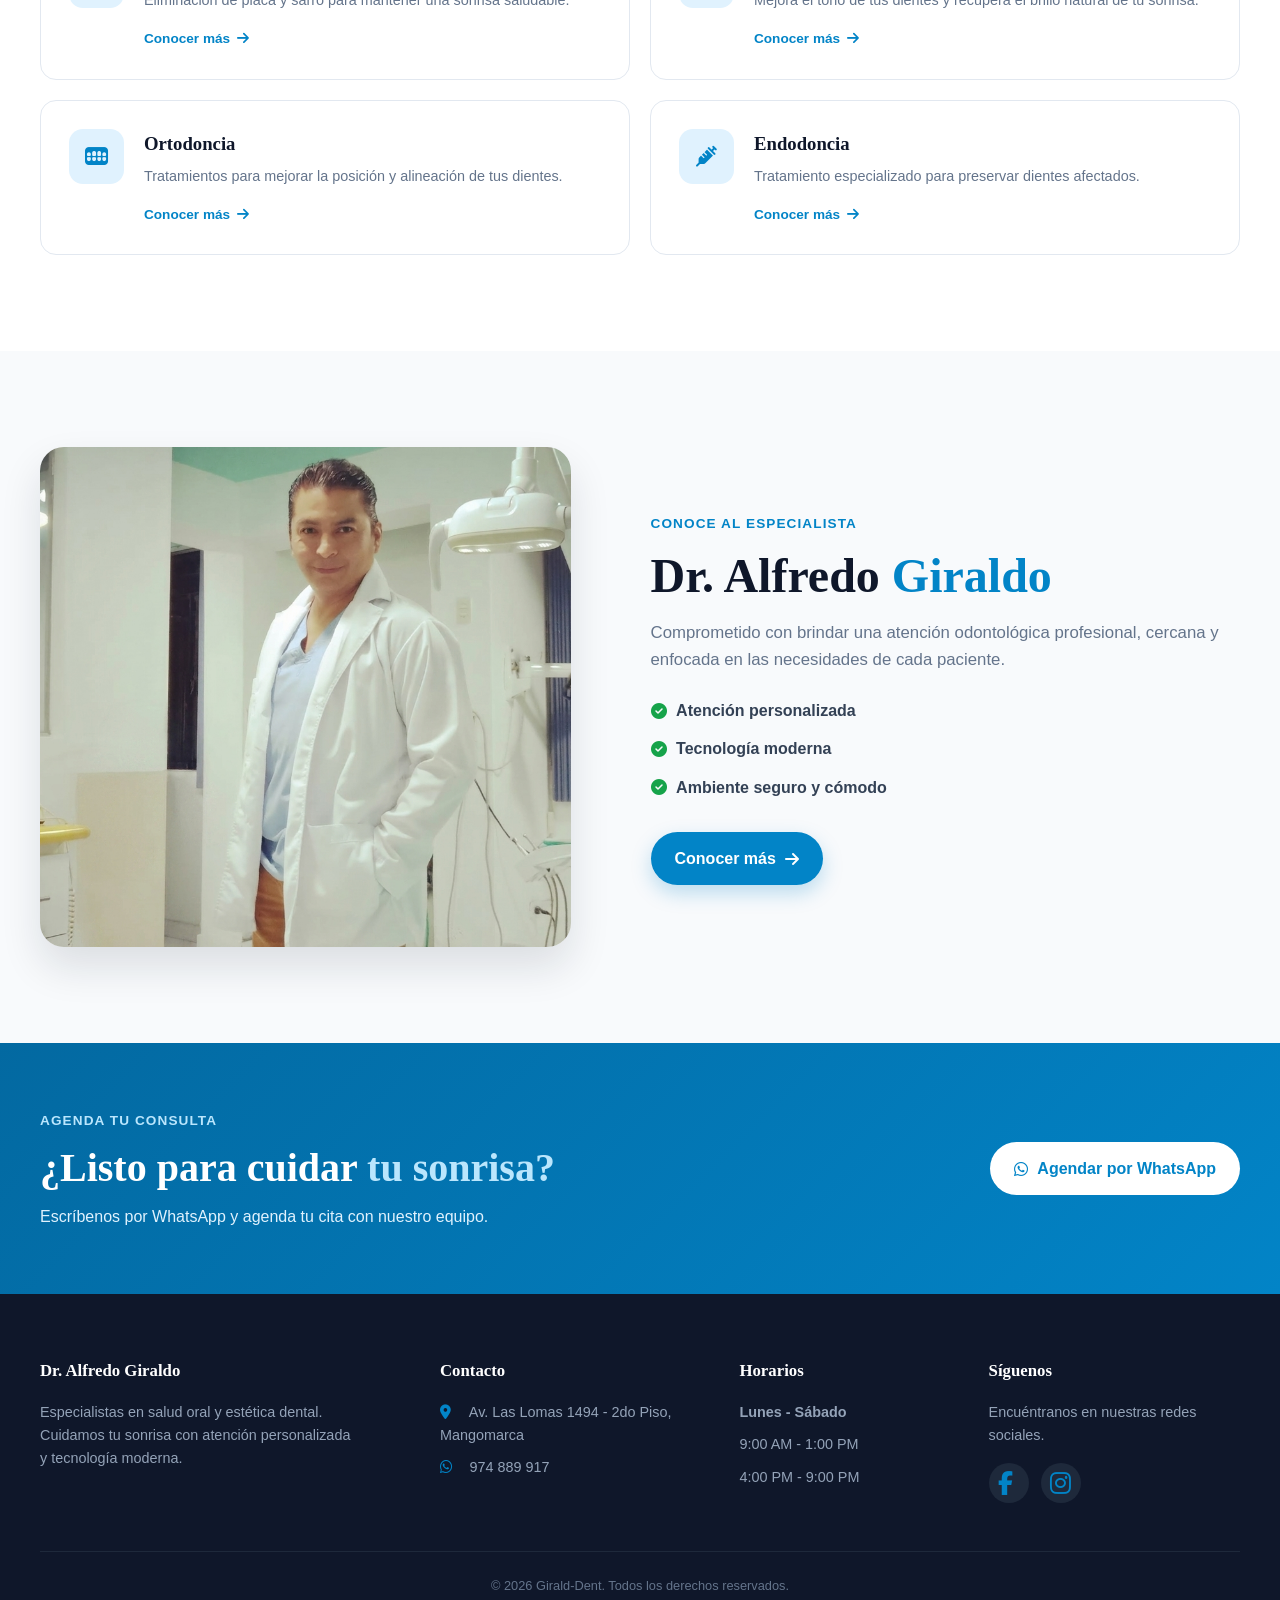
==== commit 63fdbbbf: "agregar etiquetas metas" ====
--- a/index.html
+++ b/index.html
@@ -8,6 +8,26 @@
         content="Girald-Dent - Atención odontológica especializada, tratamientos dentales y estética dental en Mangomarca."
     >
     <title>Girald-Dent | Odontología Especializada</title>
+
+    <meta name="description" content="En Girald-Dent ofrecemos servicios de odontología general, diseño de sonrisa, ortodoncia e implantes dentales en [Tu Ciudad]. ¡Agenda tu cita hoy!">
+    <meta name="keywords" content="dentista, odontología, clínica dental, ortodoncia, diseño de sonrisa, blanqueamiento dental, implantes dentales, [Tu Ciudad]">
+    <meta name="author" content="Girald-Dent Odontología">
+    <meta name="robots" content="index, follow">
+
+    <link rel="icon" type="image/png" href="./assets/img/icons/icon.png">
+
+    <meta property="og:type" content="website">
+    <meta property="og:title" content="Girald-Dent Odontología | Cuidamos Tu Sonrisa">
+    <meta property="og:description" content="Especialistas en salud y estética dental. Consulta nuestros tratamientos y agenda tu cita.">
+
+    <meta property="og:image" content="./assets/img/logo.jpeg">
+    <meta property="og:site_name" content="Girald-Dent Odontología">
+
+    <meta name="twitter:card" content="summary_large_image">
+    <meta name="twitter:title" content="Girald-Dent Odontología | Cuidamos Tu Sonrisa">
+    <meta name="twitter:description" content="Especialistas en salud y estética dental. Consulta nuestros tratamientos y agenda tu cita.">
+    <meta name="twitter:image" content="./assets/img/logo.jpeg">
+    
     <link
         rel="stylesheet"
         href="https://cdnjs.cloudflare.com/ajax/libs/font-awesome/6.5.2/css/all.min.css"
@@ -53,7 +73,7 @@
             </a>
         </div>
 
-        <nav class="nav-menu">
+        <nav class="nav-menu" id="nav-menu">
             <a href="index.html" class="active">Inicio</a>
             <a href="nosotros.html">Nosotros</a>
             <a href="servicios.html">Servicios</a>
@@ -568,7 +588,7 @@
 </footer>
 
 
-<script src="js/main.js"></script>
+<script src="./js/script.js"></script>
 
 </body>
 </html>
--- a/css/styles.css
+++ b/css/styles.css
@@ -13,11 +13,14 @@
 }
 
 body {
-    font-family: "Segoe UI", system-ui, -apple-system, sans-serif;
+    font-family: var(--font-body);
     background: #f8fafc;
     color: #334155;
     line-height: 1.6;
 }
+h1, h2, h3, h4, h5, h6 {
+    font-family: var(--font-heading);
+}
 
 img {
     width: 100%;
@@ -32,7 +35,31 @@
 button {
     font: inherit;
 }
-
+/* =========================================================
+   FUENTES LOCALES
+========================================================= */
+
+@font-face {
+    font-family: 'Playfair Display';
+    font-style: normal;
+    font-weight: 700;
+    font-display: swap; /* Evita que el texto sea invisible mientras carga */
+    src: url('../assets/fonts/PlayfairDisplay-Italic-VariableFont_wght.ttf') format('ttf');
+}
+@font-face {
+    font-family: 'Plus Jakarta Sans';
+    font-style: normal;
+    font-weight: 400;
+    font-display: swap;
+    src: url('../assets/fonts/PlusJakartaSans-Italic-VariableFont_wght.ttf') format('ttf');
+}
+@font-face {
+    font-family: 'Plus Jakarta Sans';
+    font-style: normal;
+    font-weight: 600;
+    font-display: swap;
+    src: url('../assets/fonts/PlusJakartaSans-Italic-VariableFont_wght.ttf') format('ttf');
+}
 
 /* =========================================================
    VARIABLES
@@ -55,6 +82,9 @@
 
     --radius: 16px;
     --transition: 0.3s ease;
+
+    --font-heading: 'Playfair Display', Georgia, serif;
+    --font-body: 'Plus Jakarta Sans', Arial, sans-serif;
 }
 
 
@@ -921,19 +951,73 @@
 
 
 /* =========================================================
-   TABLET
+   TABLET Y MÓVIL (Desde 1050px hacia abajo)
 ========================================================= */
 
 @media (max-width: 1050px) {
 
+    /* Ocultar datos de contacto de la barra superior */
     .nav-contact {
         display: none;
     }
 
+    /* Activar el botón hamburguesa */
+    .menu-toggle {
+        display: block; 
+        background: none;
+        border: none;
+        font-size: 1.5rem;
+        color: var(--dark);
+        cursor: pointer;
+        padding: 0.5rem;
+        margin-left: auto;
+    }
+
+    /* Convertir el menú en desplegable */
     .nav-menu {
-        margin-left: auto;
-    }
-
+        display: none; 
+        position: absolute;
+        top: 100%;
+        left: 0;
+        width: 100%;
+        background-color: rgba(255, 255, 255, 0.85);
+        backdrop-filter: blur(8px);
+        -webkit-backdrop-filter: blur(8px);
+        flex-direction: column;
+        padding: 1rem 1.5rem;
+        box-shadow: 0 10px 25px rgba(0, 0, 0, 0.1);
+        border-bottom: 1px solid var(--border);
+        z-index: 100;
+       
+    }
+
+    /* Estado activo inyectado por JS */
+    .nav-menu.active {
+        display: flex !important;
+
+    }
+
+    .nav-menu a {
+       padding: 0.75rem 0;
+        border-bottom: 1px solid var(--border);
+        opacity: 0;
+        transform: translateX(-10px);
+        transition: opacity 0.3s ease, transform 0.3s ease;
+    }
+
+    .nav-menu a:last-child {
+        border-bottom: none;
+    }
+    .nav-menu.active a {
+        opacity: 1;
+        transform: translateX(0);
+    }
+
+    .nav-menu a::after {
+        display: none;
+    }
+
+    /* Ajustes generales del layout */
     .hero-container {
         gap: 2.5rem;
     }
@@ -949,7 +1033,7 @@
 
 
 /* =========================================================
-   TABLET / MOBILE
+   MÓVIL (768px hacia abajo)
 ========================================================= */
 
 @media (max-width: 768px) {
@@ -963,9 +1047,7 @@
         font-size: 2rem;
     }
 
-
-    /* NAVBAR */
-
+    /* NAVBAR AJUSTES MÓVIL */
     .nav-container {
         min-height: 70px;
     }
@@ -974,59 +1056,13 @@
         width: 150px;
     }
 
-    .nav-menu {
-        position: absolute;
-
-        top: 70px;
-        left: 0;
-        right: 0;
-
-        display: none;
-        flex-direction: column;
-
-        align-items: stretch;
-
-        padding: 1rem 1.5rem;
-
-        background: var(--white);
-
-        border-bottom: 1px solid var(--border);
-
-        box-shadow: 0 10px 25px rgba(15, 23, 42, 0.08);
-    }
-
-    .nav-menu.active {
-        display: flex;
-    }
-
-    .nav-menu a {
-        padding: 0.75rem 0;
-
-        border-bottom: 1px solid var(--border);
-    }
-
-    .nav-menu a:last-child {
-        border-bottom: none;
-    }
-
-    .nav-menu a::after {
-        display: none;
-    }
-
-    .menu-toggle {
-        display: block;
-    }
-
-
     /* HERO */
-
     .hero {
         min-height: auto;
     }
 
     .hero-container {
         grid-template-columns: 1fr;
-
         padding-top: 4rem;
         padding-bottom: 4rem;
     }
@@ -1047,26 +1083,15 @@
         height: 400px;
     }
 
-
-    /* FEATURES */
-
-    .features-grid {
-        grid-template-columns: 1fr;
-    }
-
-
-    /* TREATMENTS */
-
+    /* FEATURES & TREATMENTS */
+    .features-grid,
     .treatments-grid {
         grid-template-columns: 1fr;
     }
 
-
     /* DOCTOR */
-
     .doctor-container {
         grid-template-columns: 1fr;
-
         gap: 3rem;
     }
 
@@ -1078,77 +1103,9 @@
         font-size: 2.5rem;
     }
 
-
     /* CTA */
-
     .cta-container {
         flex-direction: column;
-
         align-items: flex-start;
     }
-
-}
-
-
-/* =========================================================
-   MOBILE
-========================================================= */
-
-@media (max-width: 480px) {
-
-    .section {
-        padding-left: 1rem;
-        padding-right: 1rem;
-    }
-
-    .hero-container {
-        padding-left: 1rem;
-        padding-right: 1rem;
-    }
-
-    .hero-content h1 {
-        font-size: 2.25rem;
-    }
-
-    .hero-content > p {
-        font-size: 1rem;
-    }
-
-    .hero-buttons {
-        flex-direction: column;
-    }
-
-    .hero-buttons .btn {
-        width: 100%;
-    }
-
-    .hero-trust {
-        flex-direction: column;
-        gap: 0.7rem;
-    }
-
-    .hero-image-card img {
-        height: 330px;
-    }
-
-    .hero-image-info {
-        left: 12px;
-        right: 12px;
-        bottom: 12px;
-    }
-
-    .treatment-card {
-        flex-direction: column;
-    }
-
-    .doctor-image img {
-        height: 350px;
-    }
-
-    .footer-container {
-        grid-template-columns: 1fr;
-        gap: 2rem;
-    }
-
-}
-
+}
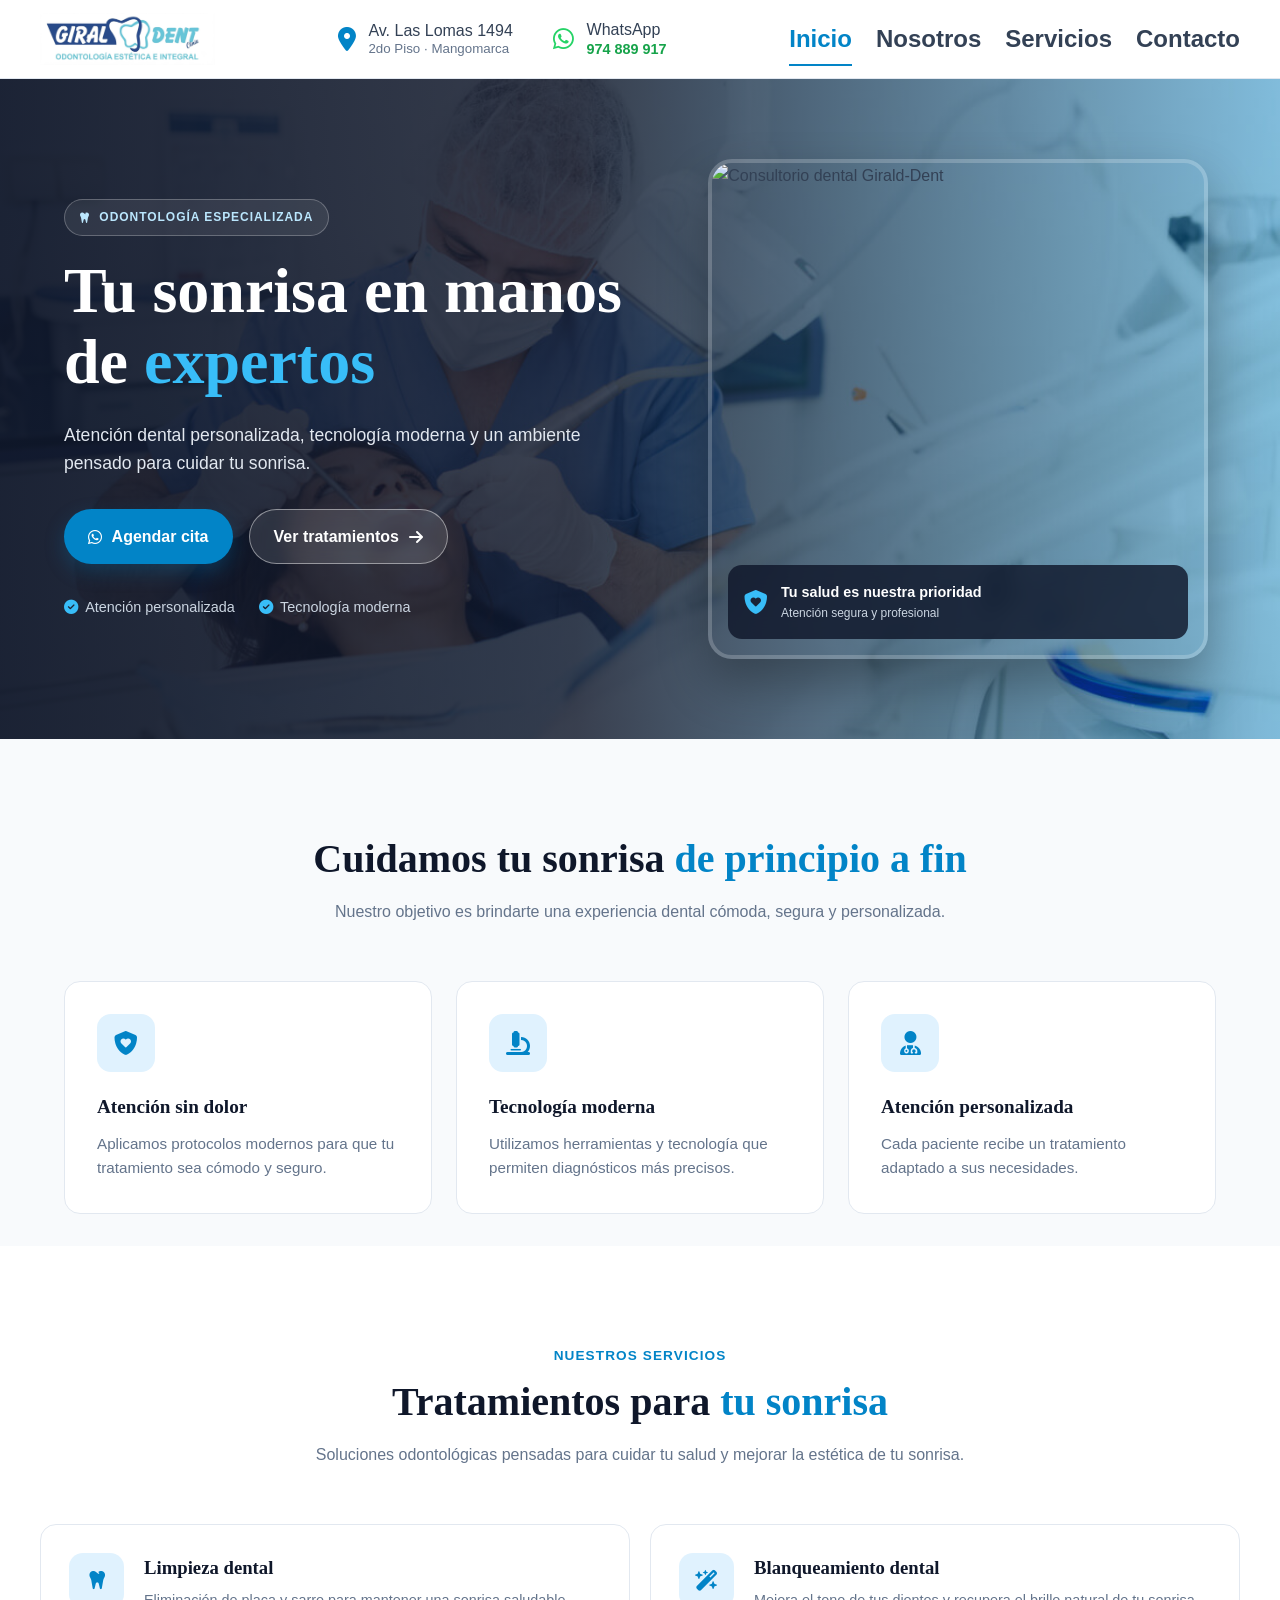
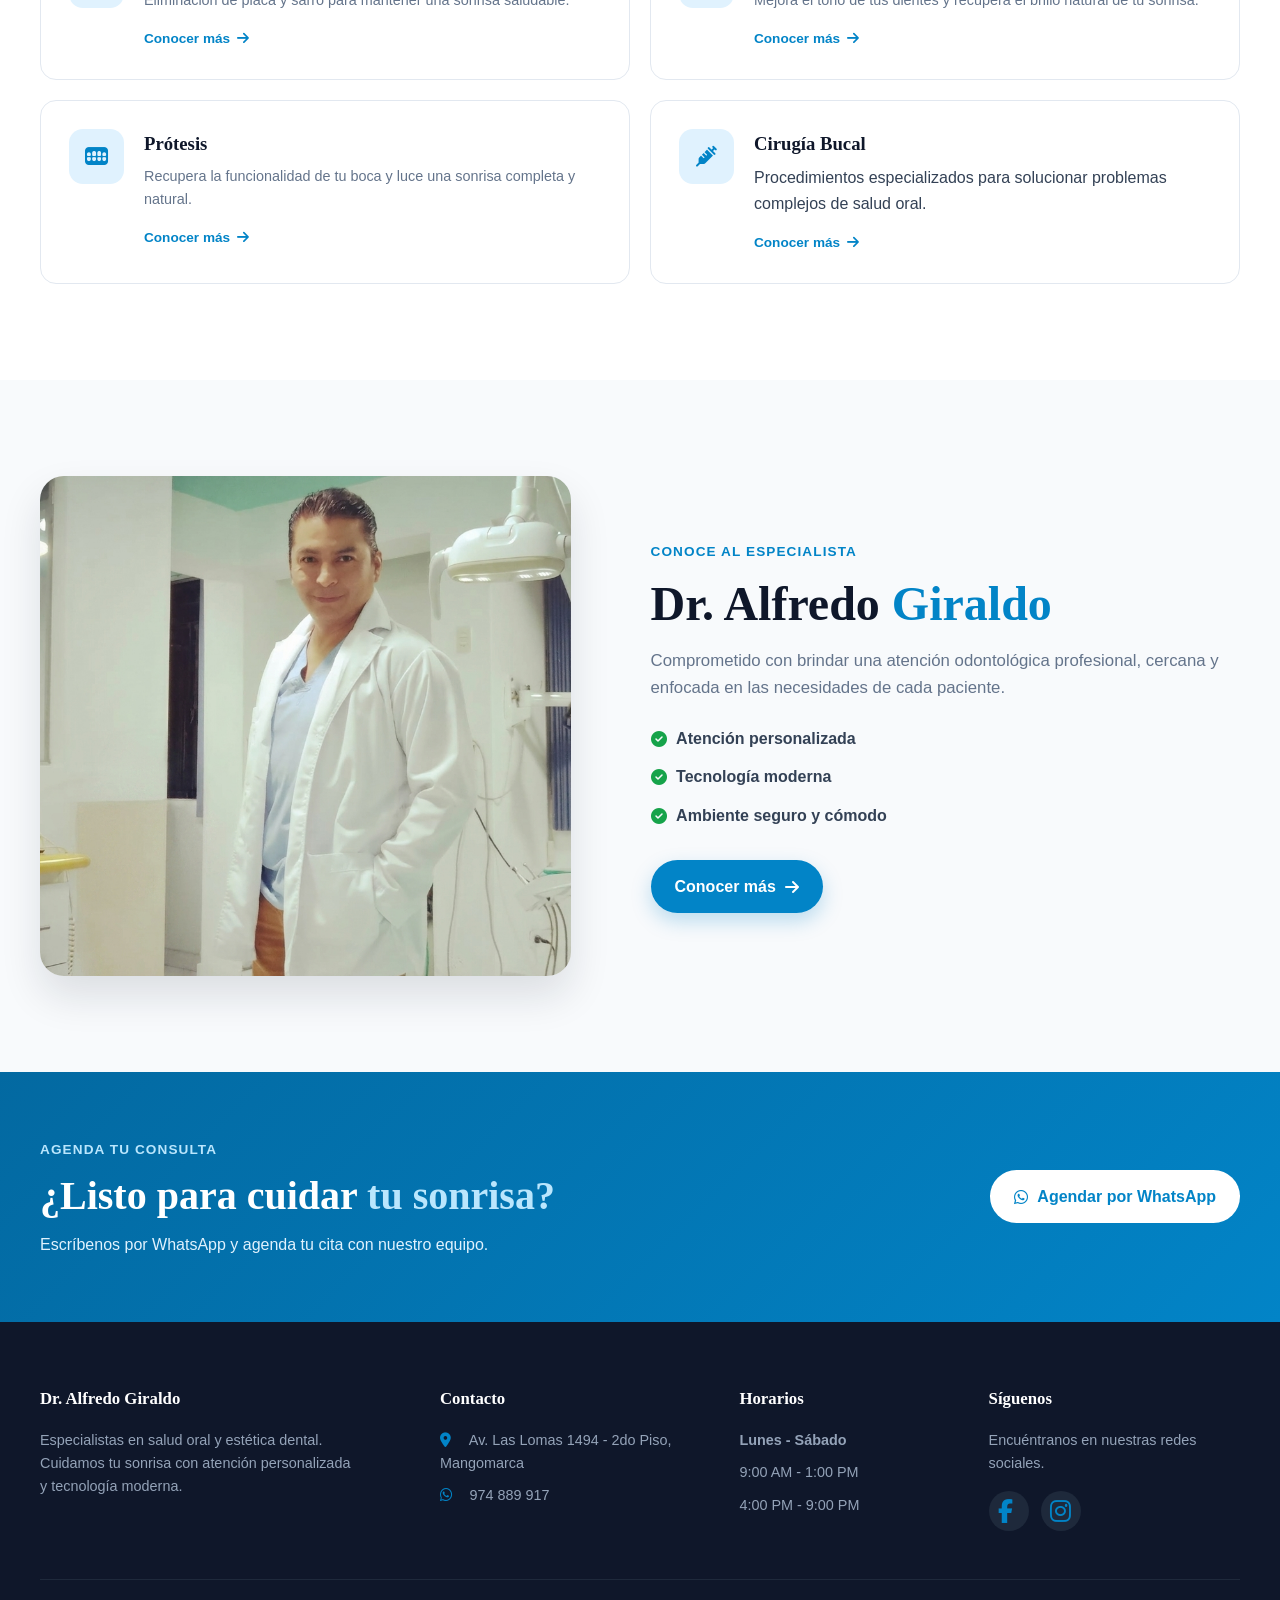
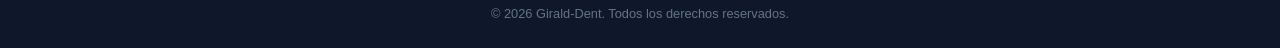
==== commit 4e240e9c: "fix: organizar estructura de archivos y eliminar subcarpeta duplicada" ====
--- a/index.html
+++ b/index.html
@@ -41,35 +41,35 @@
     <div class="nav-container">
         <a href="index.html" class="logo">
             <img
-              src="./assets/img/logo.jpeg"
-              alt="Girald-Dent Odontología"
+            src="./assets/img/logo.jpeg"
+            alt="Girald-Dent Odontología"
             >
         </a>
         <div class="nav-contact">
-          <a
+            <a
             href="https://www.google.com/maps/search/?api=1&query=Av.+Las+Lomas+1494+Mangomarca"
             target="_blank"
             rel="noopener noreferrer"
             class="nav-contact-item"
-          >
+        >
             <i class="fa-solid fa-location-dot"></i>
 
-              <span>
+                <span>
                 Av. Las Lomas 1494
                 <small>2do Piso · Mangomarca</small>
-              </span>
+                </span>
             </a>
             <a
-              href="https://wa.me/5197488917"
-              target="_blank"
-              rel="noopener noreferrer"
-              class="nav-contact-item whatsapp"
+                href="https://wa.me/5197488917"
+                target="_blank"
+                rel="noopener noreferrer"
+                class="nav-contact-item whatsapp"
             >
-              <i class="fa-brands fa-whatsapp"></i>
-              <span>
-                  WhatsApp
-                  <strong>974 889 917</strong>
-              </span>
+                <i class="fa-brands fa-whatsapp"></i>
+                <span>
+                    WhatsApp
+                    <strong>974 889 917</strong>
+                </span>
             </a>
         </div>
 
@@ -95,165 +95,165 @@
 
 <main>
 
-  <section class="hero">
-      <div class="hero-overlay"></div>
-
-      <div class="hero-container">
-
-          <div class="hero-content">
-
-              <span class="hero-badge">
-                  <i class="fa-solid fa-tooth"></i>
-                  ODONTOLOGÍA ESPECIALIZADA
-              </span>
-
-              <h1>
-                  Tu sonrisa en manos de 
-                  <span>expertos</span>
-              </h1>
-
-              <p>
-                  Atención dental personalizada, tecnología moderna
-                  y un ambiente pensado para cuidar tu sonrisa.
-              </p>
-
-              <div class="hero-buttons">
-
-                  <a
-                      href="https://wa.me/51974889917"
-                      target="_blank"
-                      rel="noopener noreferrer"
-                      class="btn btn-primary"
-                  >
-                      <i class="fa-brands fa-whatsapp"></i>
-                      Agendar cita
-                  </a>
-
-                  <a
-                      href="servicios.html"
-                      class="btn btn-secondary"
-                  >
-                      Ver tratamientos
-                      <i class="fa-solid fa-arrow-right"></i>
-                  </a>
-
-              </div>
-
-              <div class="hero-trust">
-
-                  <div>
-                      <i class="fa-solid fa-circle-check"></i>
-                      Atención personalizada
-                  </div>
-
-                  <div>
-                      <i class="fa-solid fa-circle-check"></i>
-                      Tecnología moderna
-                  </div>
-
-              </div>
-
-          </div>
-
-          <div class="hero-image">
-
-              <div class="hero-image-card">
-
-                  <img
-                      src="https://images.unsplash.com/photo-1629909613654-28e377c37b09?q=80&w=1000&auto=format&fit=crop"
-                      alt="Consultorio dental Girald-Dent"
-                  >
-
-                  <div class="hero-image-info">
-                      <i class="fa-solid fa-shield-heart"></i>
-
-                      <div>
-                          <strong>Tu salud es nuestra prioridad</strong>
-                          <span>Atención segura y profesional</span>
-                      </div>
-                  </div>
-
-              </div>
-
-          </div>
-
-      </div>
-
-  </section>
-
-  <section class="features section">
-
-      <div class="section-heading">
-
-          <h2>
-              Cuidamos tu sonrisa
-              <span>de principio a fin</span>
-          </h2>
-
-          <p>
-              Nuestro objetivo es brindarte una experiencia dental
-              cómoda, segura y personalizada.
-          </p>
-
-      </div>
-
-
-      <div class="features-grid">
-
-          <article class="feature-card">
-
-              <div class="feature-icon">
-                  <i class="fa-solid fa-shield-heart"></i>
-              </div>
-
-              <h3>Atención sin dolor</h3>
-
-              <p>
-                  Aplicamos protocolos modernos para que tu
-                  tratamiento sea cómodo y seguro.
-              </p>
-
-          </article>
-
-
-          <article class="feature-card">
-
-              <div class="feature-icon">
-                  <i class="fa-solid fa-microscope"></i>
-              </div>
-
-              <h3>Tecnología moderna</h3>
-
-              <p>
-                  Utilizamos herramientas y tecnología que
-                  permiten diagnósticos más precisos.
-              </p>
-
-          </article>
-
-
-          <article class="feature-card">
-
-              <div class="feature-icon">
-                  <i class="fa-solid fa-user-doctor"></i>
-              </div>
-
-              <h3>Atención personalizada</h3>
-
-              <p>
-                  Cada paciente recibe un tratamiento adaptado
-                  a sus necesidades.
-              </p>
-
-          </article>
-
-      </div>
-
-  </section>
+    <section class="hero">
+        <div class="hero-overlay"></div>
+
+        <div class="hero-container">
+
+            <div class="hero-content">
+
+                <span class="hero-badge">
+                    <i class="fa-solid fa-tooth"></i>
+                    ODONTOLOGÍA ESPECIALIZADA
+                </span>
+
+                <h1>
+                    Tu sonrisa en manos de 
+                    <span>expertos</span>
+                </h1>
+
+                <p>
+                    Atención dental personalizada, tecnología moderna
+                    y un ambiente pensado para cuidar tu sonrisa.
+                </p>
+
+                <div class="hero-buttons">
+
+                    <a
+                        href="https://wa.me/51974889917"
+                        target="_blank"
+                        rel="noopener noreferrer"
+                        class="btn btn-primary"
+                    >
+                        <i class="fa-brands fa-whatsapp"></i>
+                        Agendar cita
+                    </a>
+
+                    <a
+                        href="servicios.html"
+                        class="btn btn-secondary"
+                    >
+                        Ver tratamientos
+                        <i class="fa-solid fa-arrow-right"></i>
+                    </a>
+
+                </div>
+
+                <div class="hero-trust">
+
+                    <div>
+                        <i class="fa-solid fa-circle-check"></i>
+                        Atención personalizada
+                    </div>
+
+                    <div>
+                        <i class="fa-solid fa-circle-check"></i>
+                        Tecnología moderna
+                    </div>
+
+                </div>
+
+            </div>
+
+            <div class="hero-image">
+
+                <div class="hero-image-card">
+
+                    <img
+                        src="https://images.unsplash.com/photo-1629909613654-28e377c37b09?q=80&w=1000&auto=format&fit=crop"
+                        alt="Consultorio dental Girald-Dent"
+                    >
+
+                    <div class="hero-image-info">
+                        <i class="fa-solid fa-shield-heart"></i>
+
+                        <div>
+                            <strong>Tu salud es nuestra prioridad</strong>
+                            <span>Atención segura y profesional</span>
+                        </div>
+                    </div>
+
+                </div>
+
+            </div>
+
+        </div>
+
+    </section>
+
+    <section class="features section">
+
+        <div class="section-heading">
+
+            <h2>
+                Cuidamos tu sonrisa
+                <span>de principio a fin</span>
+            </h2>
+
+            <p>
+                Nuestro objetivo es brindarte una experiencia dental
+                cómoda, segura y personalizada.
+            </p>
+
+        </div>
+
+
+        <div class="features-grid">
+
+            <article class="feature-card">
+
+                <div class="feature-icon">
+                    <i class="fa-solid fa-shield-heart"></i>
+                </div>
+
+                <h3>Atención sin dolor</h3>
+
+                <p>
+                    Aplicamos protocolos modernos para que tu
+                    tratamiento sea cómodo y seguro.
+                </p>
+
+            </article>
+
+
+            <article class="feature-card">
+
+                <div class="feature-icon">
+                    <i class="fa-solid fa-microscope"></i>
+                </div>
+
+                <h3>Tecnología moderna</h3>
+
+                <p>
+                    Utilizamos herramientas y tecnología que
+                    permiten diagnósticos más precisos.
+                </p>
+
+            </article>
+
+
+            <article class="feature-card">
+
+                <div class="feature-icon">
+                    <i class="fa-solid fa-user-doctor"></i>
+                </div>
+
+                <h3>Atención personalizada</h3>
+
+                <p>
+                    Cada paciente recibe un tratamiento adaptado
+                    a sus necesidades.
+                </p>
+
+            </article>
+
+        </div>
+
+    </section>
 
 
 <!-- =========================================================
-     TRATAMIENTOS
+    TRATAMIENTOS
 ========================================================= -->
 
 <section class="treatments section">
@@ -293,7 +293,7 @@
                     mantener una sonrisa saludable.
                 </p>
 
-                <a href="servicios.html">
+                <a href="servicios.html"#limpieza>
                     Conocer más
                     <i class="fa-solid fa-arrow-right"></i>
                 </a>
@@ -316,7 +316,7 @@
                     el brillo natural de tu sonrisa.
                 </p>
 
-                <a href="servicios.html">
+                <a href="servicios.html#blanqueamiento">
                     Conocer más
                     <i class="fa-solid fa-arrow-right"></i>
                 </a>
@@ -332,14 +332,14 @@
             </div>
 
             <div>
-                <h3>Ortodoncia</h3>
-
-                <p>
-                    Tratamientos para mejorar la posición
-                    y alineación de tus dientes.
-                </p>
-
-                <a href="servicios.html">
+                <h3>Prótesis</h3>
+
+                <p>
+                    Recupera la funcionalidad de tu boca y
+                    luce una sonrisa completa y natural.
+                </p>
+
+                <a href="servicios.html#protesis">
                     Conocer más
                     <i class="fa-solid fa-arrow-right"></i>
                 </a>
@@ -355,14 +355,14 @@
             </div>
 
             <div>
-                <h3>Endodoncia</h3>
-
-                <p>
-                    Tratamiento especializado para preservar
-                    dientes afectados.
-                </p>
-
-                <a href="servicios.html">
+                <h3>Cirugía Bucal</h3>
+                    Procedimientos especializados para solucionar
+                    problemas complejos de salud oral.
+                <p>
+                    
+                </p>
+
+                <a href="servicios.html#cirugia">
                     Conocer más
                     <i class="fa-solid fa-arrow-right"></i>
                 </a>
@@ -376,7 +376,7 @@
 
 
 <!-- =========================================================
-     DOCTOR
+    DOCTOR
 ========================================================= -->
 
 <section class="doctor section">
--- a/css/styles.css
+++ b/css/styles.css
@@ -1,5 +1,5 @@
 /* =========================================================
-   RESET
+RESET
 ========================================================= */
 
 * {
@@ -62,7 +62,7 @@
 }
 
 /* =========================================================
-   VARIABLES
+    VARIABLES
 ========================================================= */
 
 :root {
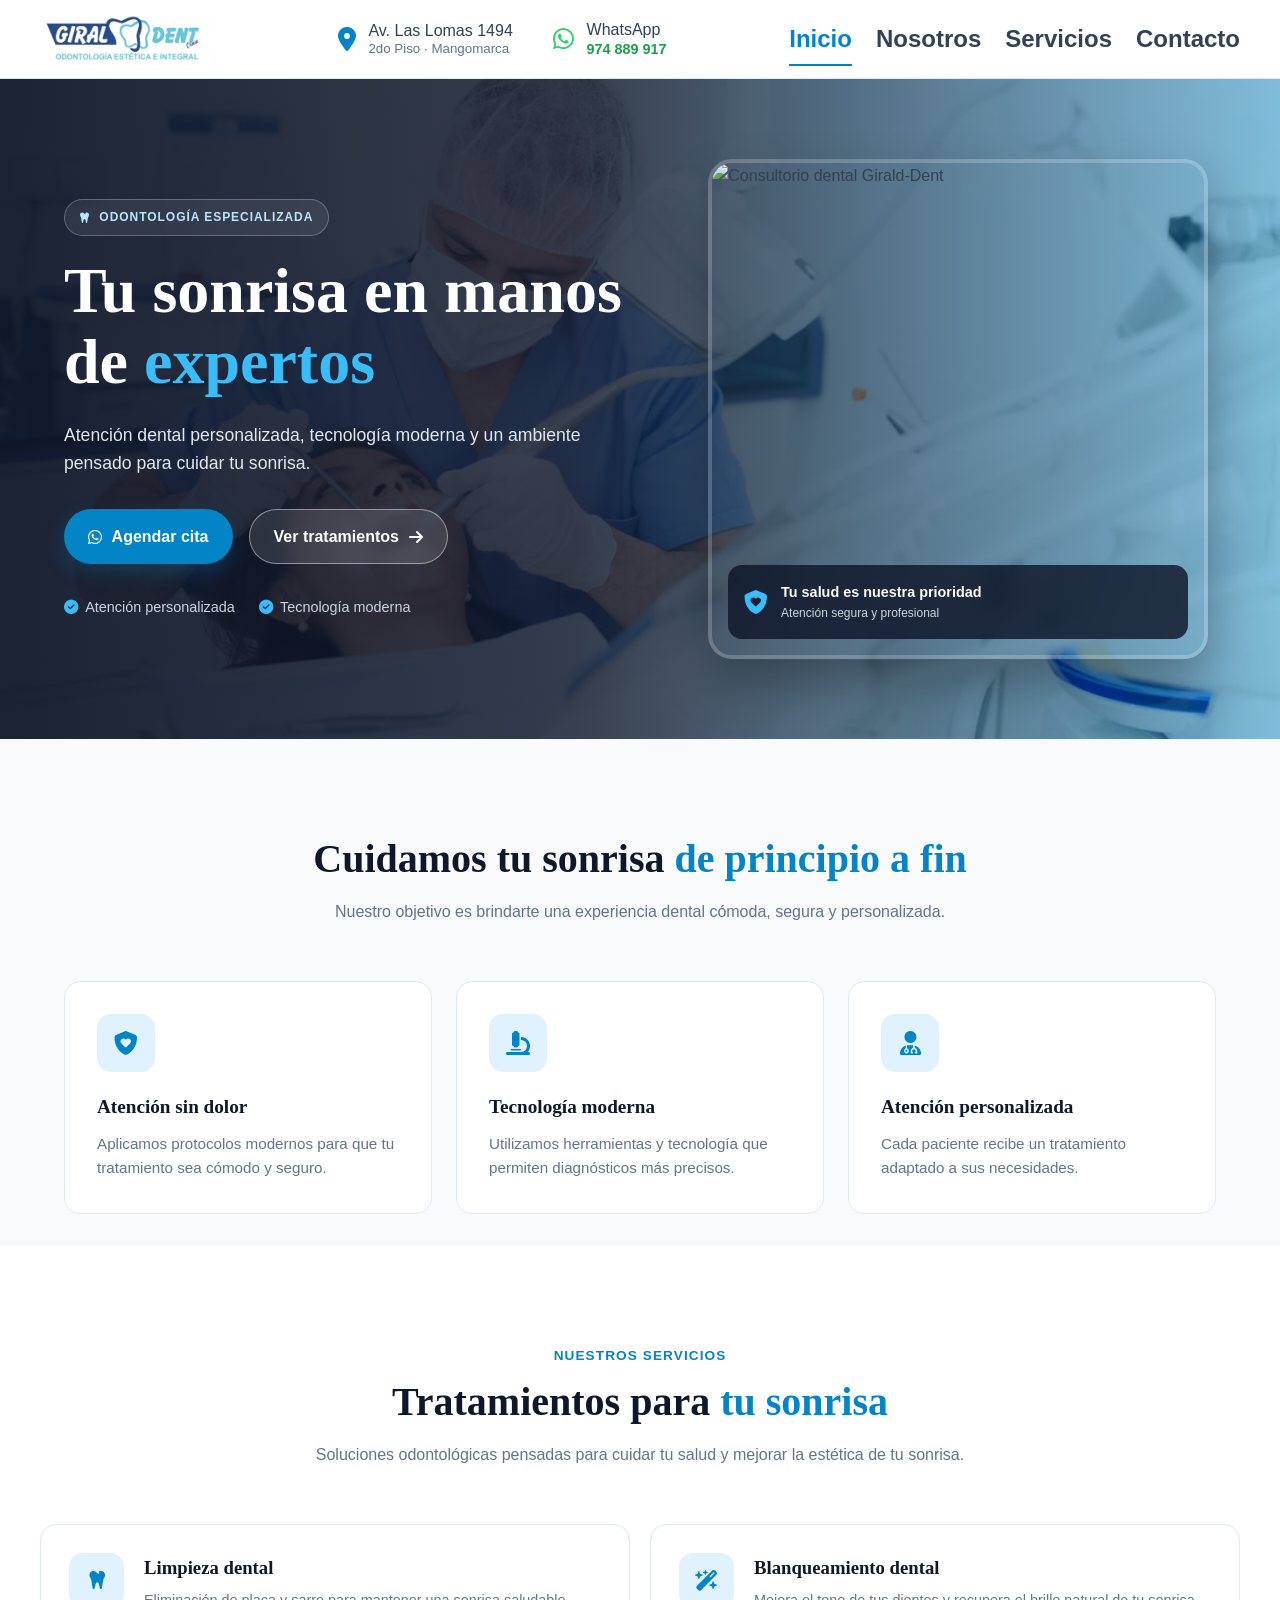
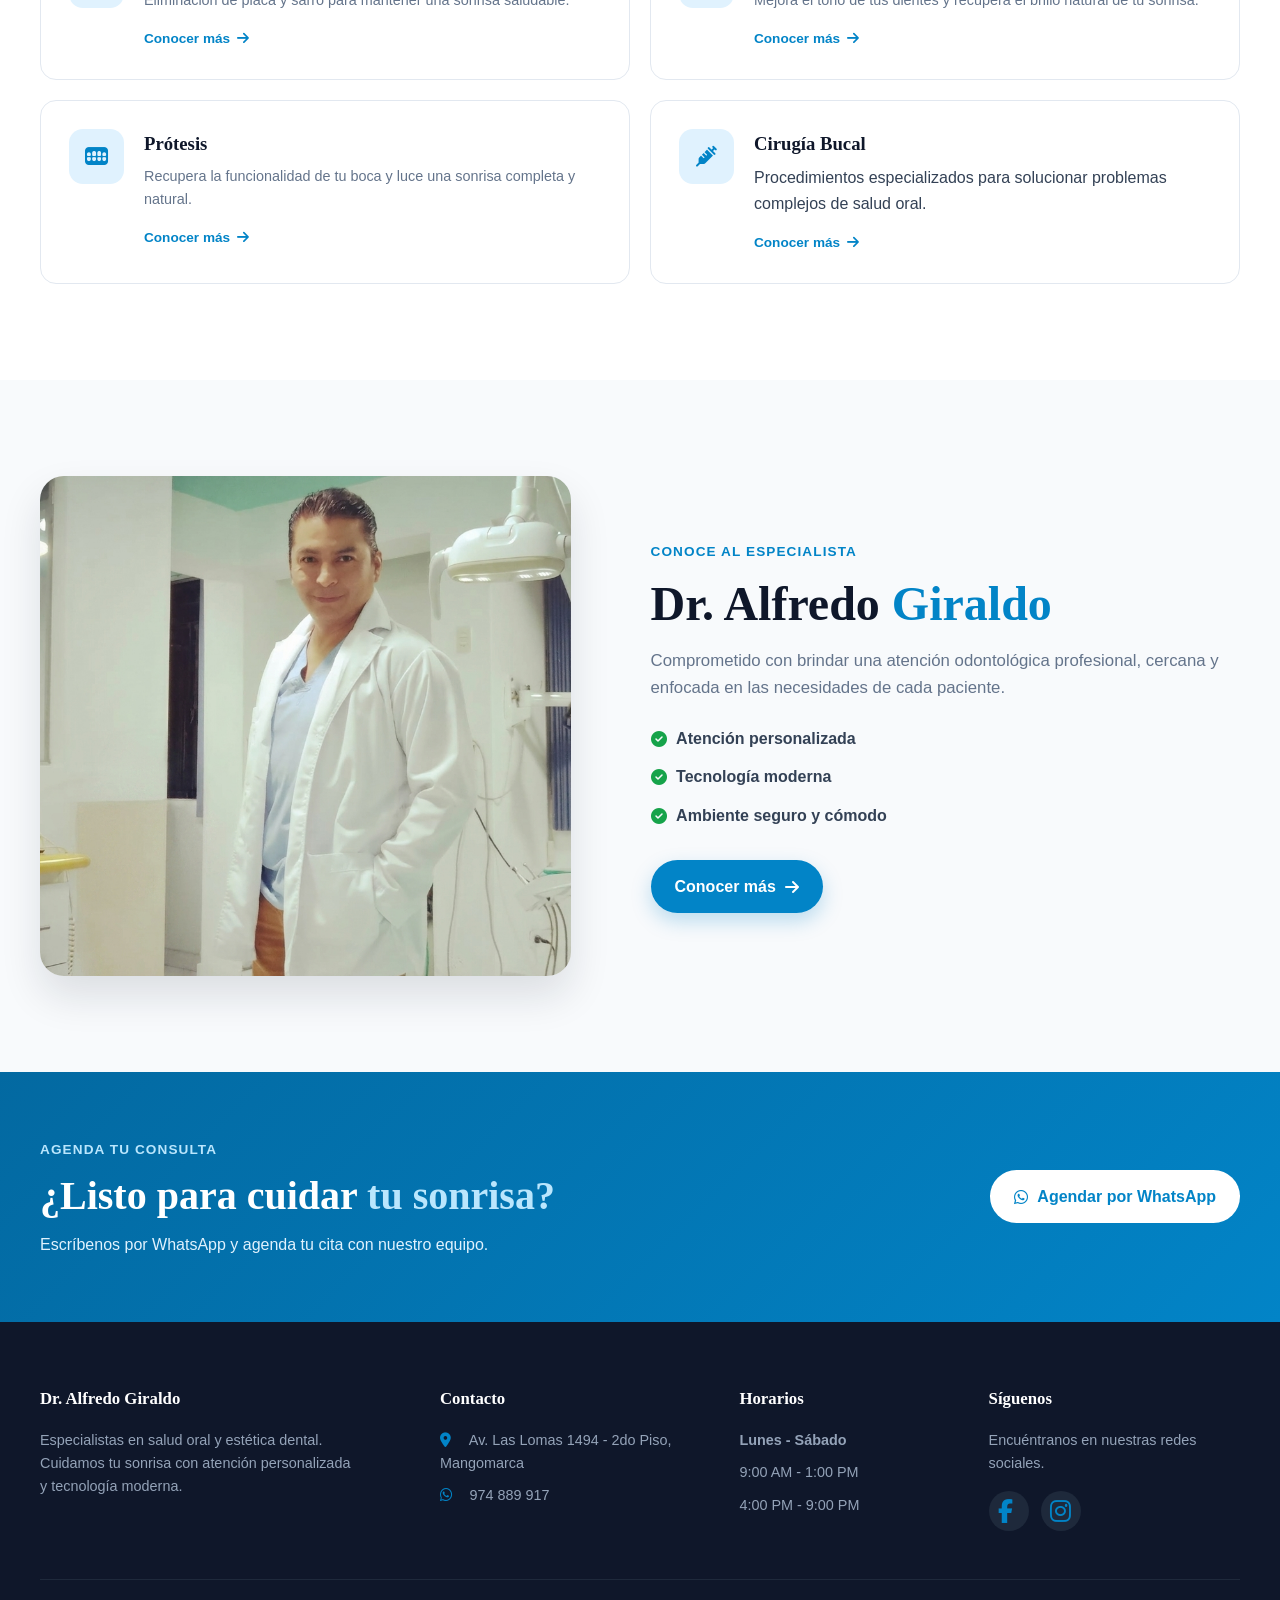
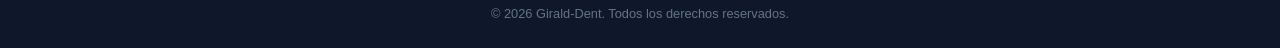
==== commit 49d6fbb9: "feat: proyecto listo para produccion" ====
--- a/index.html
+++ b/index.html
@@ -3,35 +3,23 @@
 <head>
     <meta charset="UTF-8">
     <meta name="viewport" content="width=device-width, initial-scale=1.0">
-    <meta
-        name="description"
-        content="Girald-Dent - Atención odontológica especializada, tratamientos dentales y estética dental en Mangomarca."
-    >
-    <title>Girald-Dent | Odontología Especializada</title>
-
-    <meta name="description" content="En Girald-Dent ofrecemos servicios de odontología general, diseño de sonrisa, ortodoncia e implantes dentales en [Tu Ciudad]. ¡Agenda tu cita hoy!">
-    <meta name="keywords" content="dentista, odontología, clínica dental, ortodoncia, diseño de sonrisa, blanqueamiento dental, implantes dentales, [Tu Ciudad]">
     <meta name="author" content="Girald-Dent Odontología">
     <meta name="robots" content="index, follow">
 
+    <title>Girald-Dent | Odontología Especializada</title>
+    <meta name="description" content="Atención odontológica especializada, ortodoncia, implantes y estética dental en Mangomarca. Agenda tu cita en Girald-Dent hoy mismo.">
+
     <link rel="icon" type="image/png" href="./assets/img/icons/icon.png">
 
     <meta property="og:type" content="website">
+    <meta property="og:url" content="https://www.girald-dent.com/">
     <meta property="og:title" content="Girald-Dent Odontología | Cuidamos Tu Sonrisa">
-    <meta property="og:description" content="Especialistas en salud y estética dental. Consulta nuestros tratamientos y agenda tu cita.">
-
-    <meta property="og:image" content="./assets/img/logo.jpeg">
+    <meta property="og:description" content="Especialistas en salud y estética dental en Mangomarca. Consulta nuestros tratamientos y agenda tu cita.">
+    <meta property="og:image" content="https://www.girald-dent.com/assets/img/logo.jpeg">
     <meta property="og:site_name" content="Girald-Dent Odontología">
 
-    <meta name="twitter:card" content="summary_large_image">
-    <meta name="twitter:title" content="Girald-Dent Odontología | Cuidamos Tu Sonrisa">
-    <meta name="twitter:description" content="Especialistas en salud y estética dental. Consulta nuestros tratamientos y agenda tu cita.">
-    <meta name="twitter:image" content="./assets/img/logo.jpeg">
-    
-    <link
-        rel="stylesheet"
-        href="https://cdnjs.cloudflare.com/ajax/libs/font-awesome/6.5.2/css/all.min.css"
-    >
+ 
+    <link rel="stylesheet" href="https://cdnjs.cloudflare.com/ajax/libs/font-awesome/6.5.2/css/all.min.css">
     <link rel="stylesheet" href="./css/styles.css">
 </head>
 
@@ -41,7 +29,7 @@
     <div class="nav-container">
         <a href="index.html" class="logo">
             <img
-            src="./assets/img/logo.jpeg"
+            src="./assets/img/logo.webp"
             alt="Girald-Dent Odontología"
             >
         </a>
@@ -72,14 +60,12 @@
                 </span>
             </a>
         </div>
-
         <nav class="nav-menu" id="nav-menu">
             <a href="index.html" class="active">Inicio</a>
             <a href="nosotros.html">Nosotros</a>
             <a href="servicios.html">Servicios</a>
             <a href="contacto.html">Contacto</a>
         </nav>
-
         <button
             class="menu-toggle"
             id="menu-toggle"
@@ -88,37 +74,26 @@
         >
             <i class="fa-solid fa-bars"></i>
         </button>
-
     </div>
 </header>
-
-
 <main>
-
     <section class="hero">
         <div class="hero-overlay"></div>
-
         <div class="hero-container">
-
             <div class="hero-content">
-
                 <span class="hero-badge">
                     <i class="fa-solid fa-tooth"></i>
                     ODONTOLOGÍA ESPECIALIZADA
                 </span>
-
                 <h1>
                     Tu sonrisa en manos de 
                     <span>expertos</span>
                 </h1>
-
                 <p>
                     Atención dental personalizada, tecnología moderna
                     y un ambiente pensado para cuidar tu sonrisa.
                 </p>
-
                 <div class="hero-buttons">
-
                     <a
                         href="https://wa.me/51974889917"
                         target="_blank"
@@ -128,7 +103,6 @@
                         <i class="fa-brands fa-whatsapp"></i>
                         Agendar cita
                     </a>
-
                     <a
                         href="servicios.html"
                         class="btn btn-secondary"
@@ -136,34 +110,25 @@
                         Ver tratamientos
                         <i class="fa-solid fa-arrow-right"></i>
                     </a>
-
-                </div>
-
+                </div>
                 <div class="hero-trust">
 
                     <div>
                         <i class="fa-solid fa-circle-check"></i>
                         Atención personalizada
                     </div>
-
                     <div>
                         <i class="fa-solid fa-circle-check"></i>
                         Tecnología moderna
                     </div>
-
-                </div>
-
-            </div>
-
+                </div>
+            </div>
             <div class="hero-image">
-
                 <div class="hero-image-card">
-
                     <img
                         src="https://images.unsplash.com/photo-1629909613654-28e377c37b09?q=80&w=1000&auto=format&fit=crop"
                         alt="Consultorio dental Girald-Dent"
                     >
-
                     <div class="hero-image-info">
                         <i class="fa-solid fa-shield-heart"></i>
 
@@ -172,142 +137,90 @@
                             <span>Atención segura y profesional</span>
                         </div>
                     </div>
-
-                </div>
-
-            </div>
-
-        </div>
-
+                </div>
+            </div>
+        </div>
     </section>
-
     <section class="features section">
-
         <div class="section-heading">
-
             <h2>
                 Cuidamos tu sonrisa
                 <span>de principio a fin</span>
             </h2>
-
             <p>
                 Nuestro objetivo es brindarte una experiencia dental
                 cómoda, segura y personalizada.
             </p>
-
-        </div>
-
-
+        </div>
         <div class="features-grid">
-
             <article class="feature-card">
-
                 <div class="feature-icon">
                     <i class="fa-solid fa-shield-heart"></i>
                 </div>
-
                 <h3>Atención sin dolor</h3>
-
                 <p>
                     Aplicamos protocolos modernos para que tu
                     tratamiento sea cómodo y seguro.
                 </p>
-
             </article>
-
-
             <article class="feature-card">
-
                 <div class="feature-icon">
                     <i class="fa-solid fa-microscope"></i>
                 </div>
-
                 <h3>Tecnología moderna</h3>
-
                 <p>
                     Utilizamos herramientas y tecnología que
                     permiten diagnósticos más precisos.
                 </p>
-
             </article>
-
-
             <article class="feature-card">
 
                 <div class="feature-icon">
                     <i class="fa-solid fa-user-doctor"></i>
                 </div>
-
                 <h3>Atención personalizada</h3>
-
                 <p>
                     Cada paciente recibe un tratamiento adaptado
                     a sus necesidades.
                 </p>
-
             </article>
-
-        </div>
-
+        </div>
     </section>
-
-
-<!-- =========================================================
-    TRATAMIENTOS
-========================================================= -->
-
 <section class="treatments section">
-
     <div class="section-heading">
-
         <span class="section-label">
             Nuestros servicios
         </span>
-
         <h2>
             Tratamientos para
             <span>tu sonrisa</span>
         </h2>
-
         <p>
             Soluciones odontológicas pensadas para cuidar
             tu salud y mejorar la estética de tu sonrisa.
         </p>
-
-    </div>
-
-
+    </div>
     <div class="treatments-grid">
-
         <article class="treatment-card">
-
             <div class="treatment-icon">
                 <i class="fa-solid fa-tooth"></i>
             </div>
-
             <div>
                 <h3>Limpieza dental</h3>
-
                 <p>
                     Eliminación de placa y sarro para
                     mantener una sonrisa saludable.
                 </p>
-
                 <a href="servicios.html"#limpieza>
                     Conocer más
                     <i class="fa-solid fa-arrow-right"></i>
                 </a>
             </div>
-
         </article>
-
-
         <article class="treatment-card">
-
             <div class="treatment-icon">
                 <i class="fa-solid fa-wand-magic-sparkles"></i>
             </div>
-
             <div>
                 <h3>Blanqueamiento dental</h3>
 
@@ -321,116 +234,77 @@
                     <i class="fa-solid fa-arrow-right"></i>
                 </a>
             </div>
-
         </article>
-
-
         <article class="treatment-card">
-
             <div class="treatment-icon">
                 <i class="fa-solid fa-teeth"></i>
             </div>
-
             <div>
                 <h3>Prótesis</h3>
-
                 <p>
                     Recupera la funcionalidad de tu boca y
                     luce una sonrisa completa y natural.
                 </p>
-
                 <a href="servicios.html#protesis">
                     Conocer más
                     <i class="fa-solid fa-arrow-right"></i>
                 </a>
             </div>
-
         </article>
-
-
         <article class="treatment-card">
-
             <div class="treatment-icon">
                 <i class="fa-solid fa-syringe"></i>
             </div>
-
             <div>
                 <h3>Cirugía Bucal</h3>
                     Procedimientos especializados para solucionar
                     problemas complejos de salud oral.
-                <p>
-                    
-                </p>
-
+                <p>                 
+                </p>
                 <a href="servicios.html#cirugia">
                     Conocer más
                     <i class="fa-solid fa-arrow-right"></i>
                 </a>
             </div>
-
         </article>
-
-    </div>
-
+    </div>
 </section>
-
-
-<!-- =========================================================
-    DOCTOR
-========================================================= -->
-
 <section class="doctor section">
-
     <div class="doctor-container">
-
         <div class="doctor-image">
-
             <img
-                src="./assets/img/giraldoa.png"
+                src="./assets/img/giraldoa.webp"
                 alt="Dr. Alfredo Giraldo"
-            >
-
-        </div>
-
-
+                loading="lazy"
+            >
+        </div>
         <div class="doctor-content">
-
             <span class="section-label">
                 Conoce al especialista
             </span>
-
             <h2>
                 Dr. Alfredo
                 <span>Giraldo</span>
             </h2>
-
             <p class="doctor-intro">
                 Comprometido con brindar una atención odontológica
                 profesional, cercana y enfocada en las necesidades
                 de cada paciente.
             </p>
-
-
             <div class="doctor-features">
-
                 <div>
                     <i class="fa-solid fa-circle-check"></i>
                     Atención personalizada
                 </div>
-
                 <div>
                     <i class="fa-solid fa-circle-check"></i>
                     Tecnología moderna
                 </div>
-
                 <div>
                     <i class="fa-solid fa-circle-check"></i>
                     Ambiente seguro y cómodo
                 </div>
-
-            </div>
-
-
+            </div>
             <a
                 href="nosotros.html"
                 class="btn btn-primary"
@@ -440,36 +314,23 @@
             </a>
 
         </div>
-
-    </div>
-
+    </div>
 </section>
-
-
-<!-- =========================================================
-     CTA
-========================================================= -->
-
 <section class="cta">
-
     <div class="cta-container">
-
         <div>
             <span class="section-label">
                 Agenda tu consulta
             </span>
-
             <h2>
                 ¿Listo para cuidar
                 <span>tu sonrisa?</span>
             </h2>
-
             <p>
                 Escríbenos por WhatsApp y agenda tu cita
                 con nuestro equipo.
             </p>
         </div>
-
         <a
             href="https://wa.me/5197488917"
             target="_blank"
@@ -479,40 +340,21 @@
             <i class="fa-brands fa-whatsapp"></i>
             Agendar por WhatsApp
         </a>
-
-    </div>
-
+    </div>
 </section>
-
 </main>
-
-
-<!-- =========================================================
-     FOOTER
-========================================================= -->
-
 <footer class="footer">
-
     <div class="footer-container">
-
-
         <div class="footer-col footer-brand">
-
             <h3>Dr. Alfredo Giraldo</h3>
-
             <p>
                 Especialistas en salud oral y estética dental.
                 Cuidamos tu sonrisa con atención personalizada
                 y tecnología moderna.
             </p>
-
-        </div>
-
-
+        </div>
         <div class="footer-col">
-
             <h3>Contacto</h3>
-
             <a
                 href="https://www.google.com/maps/search/?api=1&query=Av.+Las+Lomas+1494+Mangomarca"
                 target="_blank"
@@ -521,7 +363,6 @@
                 <i class="fa-solid fa-location-dot"></i>
                 Av. Las Lomas 1494 - 2do Piso, Mangomarca
             </a>
-
             <a
                 href="https://wa.me/51974889917"
                 target="_blank"
@@ -530,7 +371,6 @@
                 <i class="fa-brands fa-whatsapp"></i>
                 974 889 917
             </a>
-
         </div>
         <div class="footer-col">
           <h3>Horarios</h3>
@@ -540,18 +380,13 @@
           <p>9:00 AM - 1:00 PM</p>
           <p>4:00 PM - 9:00 PM</p>
         </div>
-
-
         <div class="footer-col">
-
             <h3>Síguenos</h3>
 
             <p>
                 Encuéntranos en nuestras redes sociales.
             </p>
-
             <div class="social-links">
-
                 <a
                     href="https://www.facebook.com/Giraldentclinic"
                     target="_blank"
@@ -569,26 +404,15 @@
                 >
                     <i class="fa-brands fa-instagram"></i>
                 </a>
-
-            </div>
-
-        </div>
-
-    </div>
-
-
+            </div>
+        </div>
+    </div>
     <div class="footer-bottom">
-
         <p>
             © 2026 Girald-Dent. Todos los derechos reservados.
         </p>
-
-    </div>
-
+    </div>
 </footer>
-
-
 <script src="./js/script.js"></script>
-
 </body>
-</html>
+</html>
--- a/css/styles.css
+++ b/css/styles.css
@@ -1,7 +1,3 @@
-/* =========================================================
-RESET
-========================================================= */
-
 * {
     margin: 0;
     padding: 0;
@@ -35,9 +31,7 @@
 button {
     font: inherit;
 }
-/* =========================================================
-   FUENTES LOCALES
-========================================================= */
+
 
 @font-face {
     font-family: 'Playfair Display';
@@ -61,9 +55,6 @@
     src: url('../assets/fonts/PlusJakartaSans-Italic-VariableFont_wght.ttf') format('ttf');
 }
 
-/* =========================================================
-    VARIABLES
-========================================================= */
 
 :root {
     --primary: #0284c7;
@@ -87,10 +78,6 @@
     --font-body: 'Plus Jakarta Sans', Arial, sans-serif;
 }
 
-
-/* =========================================================
-   UTILIDADES
-========================================================= */
 
 .section {
     max-width: 1200px;
@@ -135,10 +122,6 @@
 }
 
 
-/* =========================================================
-   NAVBAR
-========================================================= */
-
 .navbar {
     position: sticky;
     top: 0;
@@ -174,8 +157,6 @@
 }
 
 
-/* Contacto */
-
 .nav-contact {
     display: flex;
     align-items: center;
@@ -215,9 +196,6 @@
     font-size: 0.9rem;
 }
 
-
-/* Menu */
-
 .nav-menu {
     display: flex;
     align-items: center;
@@ -259,9 +237,6 @@
     width: 100%;
 }
 
-
-/* Hamburguesa */
-
 .menu-toggle {
     display: none;
 
@@ -274,10 +249,6 @@
     cursor: pointer;
 }
 
-
-/* =========================================================
-   BOTONES
-========================================================= */
 
 .btn {
     display: inline-flex;
@@ -328,11 +299,6 @@
     box-shadow: 0 10px 25px rgba(0, 0, 0, 0.15);
 }
 
-
-/* =========================================================
-   HERO
-========================================================= */
-
 .hero {
     position: relative;
 
@@ -341,7 +307,7 @@
     display: flex;
     align-items: center;
 
-    background-image: url("../assets/img/hero.jpeg");
+    background-image: url("../assets/img/hero.webp");
     background-size: cover;
     background-position: center;
 }
@@ -377,8 +343,6 @@
 }
 
 
-/* Hero texto */
-
 .hero-content {
     max-width: 600px;
 }
@@ -455,9 +419,6 @@
     color: #38bdf8;
 }
 
-
-/* Imagen */
-
 .hero-image {
     display: flex;
     justify-content: center;
@@ -523,10 +484,6 @@
 }
 
 
-/* =========================================================
-   FEATURES
-========================================================= */
-
 .features {
     padding-bottom: 2rem;
 }
@@ -597,10 +554,6 @@
 }
 
 
-/* =========================================================
-   TRATAMIENTOS
-========================================================= */
-
 .treatments {
     background: var(--white);
     max-width: none;
@@ -682,10 +635,6 @@
 }
 
 
-/* =========================================================
-   DOCTOR
-========================================================= */
-
 .doctor {
     background: var(--background);
     max-width: none;
@@ -751,10 +700,6 @@
     color: var(--success);
 }
 
-
-/* =========================================================
-   CTA
-========================================================= */
 
 .cta {
     background:
@@ -798,9 +743,6 @@
     color: #e0f2fe;
 }
 
-/* =========================================================
-   PÁGINAS INTERNAS (BANNER)
-========================================================= */
 
 .page-banner {
     background: linear-gradient(135deg, var(--dark) 0%, #1e293b 100%);
@@ -829,9 +771,6 @@
     font-size: 1.05rem;
 }
 
-/* =========================================================
-   FOOTER
-========================================================= */
 
 .footer {
     background: var(--dark);
@@ -895,8 +834,6 @@
 }
 
 
-/* Redes */
-
 .social-links {
     display: flex;
     gap: 0.75rem;
@@ -931,8 +868,6 @@
 }
 
 
-/* Footer bottom */
-
 .footer-bottom {
     max-width: 1200px;
 
@@ -949,10 +884,6 @@
     font-size: 0.8rem;
 }
 
-
-/* =========================================================
-   TABLET Y MÓVIL (Desde 1050px hacia abajo)
-========================================================= */
 
 @media (max-width: 1050px) {
 
@@ -973,7 +904,6 @@
         margin-left: auto;
     }
 
-    /* Convertir el menú en desplegable */
     .nav-menu {
         display: none; 
         position: absolute;
@@ -991,7 +921,6 @@
        
     }
 
-    /* Estado activo inyectado por JS */
     .nav-menu.active {
         display: flex !important;
 
@@ -1016,8 +945,6 @@
     .nav-menu a::after {
         display: none;
     }
-
-    /* Ajustes generales del layout */
     .hero-container {
         gap: 2.5rem;
     }
@@ -1031,10 +958,6 @@
     }
 }
 
-
-/* =========================================================
-   MÓVIL (768px hacia abajo)
-========================================================= */
 
 @media (max-width: 768px) {
 
@@ -1046,8 +969,6 @@
     .section-heading h2 {
         font-size: 2rem;
     }
-
-    /* NAVBAR AJUSTES MÓVIL */
     .nav-container {
         min-height: 70px;
     }
@@ -1083,13 +1004,11 @@
         height: 400px;
     }
 
-    /* FEATURES & TREATMENTS */
     .features-grid,
     .treatments-grid {
         grid-template-columns: 1fr;
     }
 
-    /* DOCTOR */
     .doctor-container {
         grid-template-columns: 1fr;
         gap: 3rem;
@@ -1103,7 +1022,6 @@
         font-size: 2.5rem;
     }
 
-    /* CTA */
     .cta-container {
         flex-direction: column;
         align-items: flex-start;
